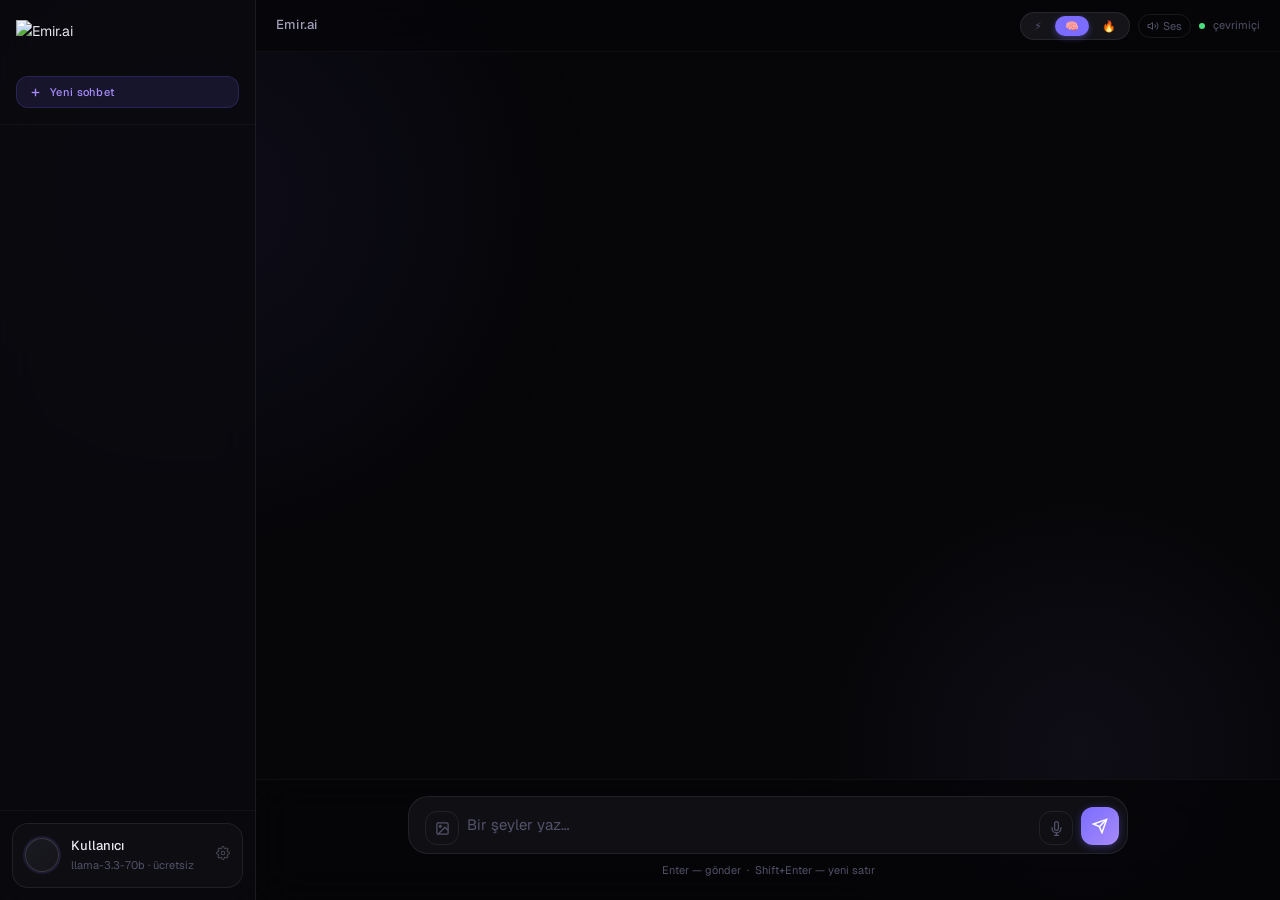
==== static/index.html @ 98008211 "Update print statement from 'Hello' to 'Goodbye'" ====
<!DOCTYPE html>
<html lang="tr">
<head>
<meta charset="UTF-8">
<meta name="viewport" content="width=device-width, initial-scale=1.0, viewport-fit=cover">
<title>Emir.ai</title>
<link rel="icon" type="image/png" href="/static/favicon.png?v=2">
<link rel="preconnect" href="https://fonts.googleapis.com">
<!--
  Neden bu fontlar:
  • Inter yerine Geist → daha modern, AI ürünlerine özgü
  • JetBrains Mono → kod blokları için okunabilirlik
  display=swap → FOUT yerine FOIT önler; performans için iyi
-->
<link href="https://fonts.googleapis.com/css2?family=Geist:wght@300;400;500;600;700&family=JetBrains+Mono:wght@400;500&display=swap" rel="stylesheet">

<!--
  Markdown render: marked.js (8KB min+gzip)
  Neden marked.js: Hızlı, küçük, XSS safe mod var
-->
<script src="https://cdn.jsdelivr.net/npm/marked@9/marked.min.js"></script>

<!--
  Syntax highlighting: highlight.js (sadece gerekli diller)
  Neden: Kod bloklarını renklendirir; DX büyük fark yaratır
-->
<link rel="stylesheet" href="https://cdn.jsdelivr.net/npm/highlight.js@11.9.0/styles/github-dark-dimmed.min.css">
<script src="https://cdn.jsdelivr.net/npm/highlight.js@11.9.0/lib/core.min.js"></script>
<script src="https://cdn.jsdelivr.net/npm/highlight.js@11.9.0/lib/languages/python.min.js"></script>
<script src="https://cdn.jsdelivr.net/npm/highlight.js@11.9.0/lib/languages/javascript.min.js"></script>
<script src="https://cdn.jsdelivr.net/npm/highlight.js@11.9.0/lib/languages/typescript.min.js"></script>
<script src="https://cdn.jsdelivr.net/npm/highlight.js@11.9.0/lib/languages/bash.min.js"></script>
<script src="https://cdn.jsdelivr.net/npm/highlight.js@11.9.0/lib/languages/json.min.js"></script>
<script src="https://cdn.jsdelivr.net/npm/highlight.js@11.9.0/lib/languages/css.min.js"></script>
<script src="https://cdn.jsdelivr.net/npm/highlight.js@11.9.0/lib/languages/xml.min.js"></script>
<script src="https://cdn.jsdelivr.net/npm/highlight.js@11.9.0/lib/languages/sql.min.js"></script>

<style>
/* ═══════════════════════════════════════
   DESIGN TOKENS
   Neden CSS değişkenler: Tek yerden temayı
   değiştir; runtime'da JS erişimi kolay.
═══════════════════════════════════════ */
:root {
  --c-bg:        #060608;
  --c-surface-0: #0a0a0d;
  --c-surface-1: #0f0f14;
  --c-surface-2: #141419;
  --c-surface-3: #1a1a22;
  --c-surface-4: #212130;

  --c-border-0:  rgba(255,255,255,0.04);
  --c-border-1:  rgba(255,255,255,0.08);
  --c-border-2:  rgba(255,255,255,0.14);
  --c-border-3:  rgba(255,255,255,0.22);

  --c-text-0:    #ffffff;
  --c-text-1:    #e8e8f0;
  --c-text-2:    #a0a0b8;
  --c-text-3:    #52526a;

  --c-accent:    #7b6cff;
  --c-accent-2:  #a78bfa;
  --c-accent-3:  rgba(123,108,255,0.12);
  --c-success:   #4ade80;
  --c-danger:    #f87171;
  --c-warn:      #fb923c;

  --glass-bg:    rgba(10,10,14,0.88);
  /* Neden backdrop-filter yalnızca gerekli yerde:
     Her elemanda blur = performans katili.
     Sadece sidebar + input + topbar'da kullan. */
  --glass-blur:  blur(20px) saturate(160%);

  --sp-1:4px; --sp-2:8px; --sp-3:12px;
  --sp-4:16px; --sp-5:20px; --sp-6:24px;
  --sp-8:32px; --sp-10:40px; --sp-12:48px;

  --r-sm:8px; --r-md:12px; --r-lg:16px; --r-xl:20px; --r-full:9999px;

  --font-sans: 'Geist', system-ui, -apple-system, sans-serif;
  --font-mono: 'JetBrains Mono', 'Fira Code', monospace;

  --text-xs:11px; --text-sm:13px; --text-base:14px;
  --text-md:15px; --text-lg:18px; --text-xl:24px;
  --text-2xl:32px; --text-3xl:42px;

  --ease-out:    cubic-bezier(0.16, 1, 0.3, 1);
  --ease-spring: cubic-bezier(0.34, 1.56, 0.64, 1);
  --dur-fast:    120ms; --dur-base:200ms; --dur-slow:350ms;

  --sidebar-w: 256px;
}

/* ═══════════════════════════════════════
   RESET & BASE
═══════════════════════════════════════ */
*, *::before, *::after { box-sizing: border-box; margin: 0; padding: 0; }
html { -webkit-text-size-adjust: 100%; }
body {
  background: var(--c-bg);
  color: var(--c-text-1);
  font-family: var(--font-sans);
  font-size: var(--text-base);
  line-height: 1.6;
  height: 100dvh;
  display: flex;
  overflow: hidden;
  -webkit-font-smoothing: antialiased;
  -moz-osx-font-smoothing: grayscale;
}
button { font-family: inherit; cursor: pointer; border: none; }
textarea { font-family: inherit; }
a { color: inherit; }

/* ═══════════════════════════════════════
   ARKA PLAN
   Neden CSS gradient animasyonu:
   Canvas 5 katman + Math.sin + createLinearGradient
   her frame'de yeniden hesaplanıyor = %15-25 CPU.
   CSS @keyframes sadece GPU composite layer kullanır;
   ana thread'e dokunmaz, 0 CPU ek yükü.
═══════════════════════════════════════ */
.mesh-bg {
  position: fixed; inset: 0; z-index: 0; pointer-events: none;
  /* will-change: transform — sadece hareketli elemanlara ekle;
     statik mesh için gerek yok */
}
.mesh-bg::before,
.mesh-bg::after {
  content: '';
  position: absolute;
  border-radius: 50%;
  /* filter: blur kullanmak yerine büyük radius + alpha → daha az repaint */
  opacity: 0.12;
  /* Neden transform animasyonu: yalnızca composite layer tetikler;
     layout veya paint tetiklemez → 60 FPS garantili */
  animation: meshFloat 18s ease-in-out infinite;
}
.mesh-bg::before {
  width: 800px; height: 800px;
  top: -200px; left: -200px;
  background: radial-gradient(circle, rgba(123,108,255,0.6) 0%, transparent 70%);
  animation-duration: 22s;
}
.mesh-bg::after {
  width: 600px; height: 600px;
  bottom: -150px; right: -100px;
  background: radial-gradient(circle, rgba(167,139,250,0.5) 0%, transparent 70%);
  animation-delay: -8s;
  animation-duration: 18s;
}
@keyframes meshFloat {
  0%,100% { transform: translate(0, 0) scale(1); }
  33%      { transform: translate(60px, -40px) scale(1.05); }
  66%      { transform: translate(-30px, 50px) scale(0.97); }
}

/* ═══════════════════════════════════════
   SIDEBAR
═══════════════════════════════════════ */
.sidebar {
  width: var(--sidebar-w);
  background: var(--glass-bg);
  backdrop-filter: var(--glass-blur);
  -webkit-backdrop-filter: var(--glass-blur);
  border-right: 1px solid var(--c-border-1);
  display: flex; flex-direction: column; flex-shrink: 0;
  z-index: 10;
  /* will-change: transform — sadece sidebar açık/kapanırken etkin;
     CSS transition zaten bunu yönetiyor */
  transition: transform var(--dur-slow) var(--ease-out);
}
.sb-header {
  padding: var(--sp-5) var(--sp-4) var(--sp-4);
  border-bottom: 1px solid var(--c-border-0);
}
.sb-logo { margin-bottom: var(--sp-4); }
.sb-logo-img {
  height: 40px; max-height: 44px; width: auto;
  object-fit: contain; display: block;
}
.btn-new-chat {
  width: 100%; padding: var(--sp-2) var(--sp-3);
  background: var(--c-accent-3);
  border: 1px solid rgba(123,108,255,0.2);
  border-radius: var(--r-md); color: var(--c-accent-2);
  font-size: var(--text-xs); font-weight: 500; letter-spacing: 0.3px;
  display: flex; align-items: center; gap: var(--sp-2);
  /* Neden transform değil background transition:
     hover'da layout değişmiyor, sadece renk → cheaper */
  transition: background var(--dur-base), border-color var(--dur-base), box-shadow var(--dur-base);
}
.btn-new-chat:hover {
  background: rgba(123,108,255,0.18);
  border-color: rgba(123,108,255,0.35);
  box-shadow: 0 4px 16px rgba(123,108,255,0.15);
}
.btn-new-chat svg { width: 13px; height: 13px; stroke: currentColor; fill: none; stroke-width: 2.5; }

/* Sidebar List */
.sb-list { flex: 1; overflow-y: auto; padding: var(--sp-2); }
/* Neden 2px scrollbar: Minimal görünüm + performans */
.sb-list::-webkit-scrollbar { width: 2px; }
.sb-list::-webkit-scrollbar-thumb { background: var(--c-border-1); border-radius: var(--r-full); }

.sb-section-label {
  font-size: 10px; font-weight: 600;
  color: var(--c-text-3); letter-spacing: 0.8px;
  text-transform: uppercase; padding: var(--sp-3) var(--sp-2) var(--sp-1);
}
.chat-item {
  display: flex; align-items: center; gap: var(--sp-2);
  padding: var(--sp-2) var(--sp-3); border-radius: var(--r-sm);
  cursor: pointer; position: relative;
  font-size: var(--text-sm); font-weight: 400; color: var(--c-text-2);
  transition: background var(--dur-fast), color var(--dur-fast), border-color var(--dur-fast);
  border: 1px solid transparent;
}
.chat-item:hover { background: var(--c-surface-2); color: var(--c-text-1); border-color: var(--c-border-0); }
.chat-item.active { background: var(--c-accent-3); color: var(--c-accent-2); border-color: rgba(123,108,255,0.2); }
.chat-item svg { width: 13px; height: 13px; stroke: currentColor; fill: none; stroke-width: 1.8; flex-shrink: 0; opacity: 0.6; }
.chat-item-title { flex: 1; overflow: hidden; text-overflow: ellipsis; white-space: nowrap; }
.chat-del {
  position: absolute; right: var(--sp-2); opacity: 0;
  background: none; color: var(--c-text-3);
  font-size: 16px; line-height: 1; padding: 2px 4px;
  border-radius: 4px; transition: opacity var(--dur-fast), color var(--dur-fast), background var(--dur-fast);
}
.chat-item:hover .chat-del { opacity: 1; }
.chat-del:hover { color: var(--c-danger); background: rgba(248,113,113,0.1); }

/* Sidebar Bottom */
.sb-bottom { padding: var(--sp-3); border-top: 1px solid var(--c-border-0); }
.profile-card {
  display: flex; align-items: center; gap: var(--sp-3);
  padding: var(--sp-3);
  background: rgba(255,255,255,0.025);
  border: 1px solid var(--c-border-1);
  border-radius: var(--r-lg);
  cursor: pointer;
  transition: background var(--dur-base), border-color var(--dur-base), box-shadow var(--dur-base);
}
.profile-card:hover {
  background: rgba(255,255,255,0.04);
  border-color: var(--c-border-2);
  box-shadow: 0 8px 24px rgba(0,0,0,0.25);
}
.profile-avatar {
  width: 34px; height: 34px; border-radius: var(--r-full);
  background: linear-gradient(135deg, var(--c-surface-3), var(--c-surface-2));
  border: 1px solid var(--c-border-2);
  display: flex; align-items: center; justify-content: center;
  font-size: var(--text-sm); font-weight: 600; color: var(--c-text-1);
  overflow: hidden; flex-shrink: 0;
  box-shadow: 0 0 0 2px rgba(123,108,255,0.15);
}
.profile-avatar img { width: 100%; height: 100%; object-fit: cover; }
.profile-meta { flex: 1; min-width: 0; }
.profile-name { font-size: var(--text-sm); font-weight: 500; color: var(--c-text-1); white-space: nowrap; overflow: hidden; text-overflow: ellipsis; }
.profile-sub { font-size: 11px; color: var(--c-text-3); margin-top: 1px; }
.profile-settings-icon { flex-shrink: 0; opacity: 0.4; transition: opacity var(--dur-fast); }
.profile-card:hover .profile-settings-icon { opacity: 0.8; }
.profile-settings-icon svg { width: 14px; height: 14px; stroke: var(--c-text-2); fill: none; stroke-width: 1.8; }

/* ═══════════════════════════════════════
   MAIN
═══════════════════════════════════════ */
.main { flex: 1; display: flex; flex-direction: column; z-index: 5; overflow: hidden; min-width: 0; }

.topbar {
  display: flex; align-items: center; gap: var(--sp-3);
  padding: var(--sp-3) var(--sp-5);
  background: rgba(6,6,8,0.75);
  backdrop-filter: var(--glass-blur);
  -webkit-backdrop-filter: var(--glass-blur);
  border-bottom: 1px solid var(--c-border-0);
  flex-shrink: 0; height: 52px;
}
.btn-menu { display: none; background: none; padding: var(--sp-1); border-radius: var(--r-sm); transition: background var(--dur-fast); }
.btn-menu:hover { background: var(--c-surface-2); }
.btn-menu svg { width: 18px; height: 18px; stroke: var(--c-text-2); fill: none; stroke-width: 2; display: block; }
.topbar-title { font-size: var(--text-sm); font-weight: 500; color: var(--c-text-2); letter-spacing: 0.2px; }
.topbar-status { margin-left: auto; display: flex; align-items: center; gap: var(--sp-2); }
.status-dot {
  width: 6px; height: 6px; border-radius: var(--r-full); background: var(--c-success);
  /* Neden opacity animasyonu değil box-shadow:
     opacity composite, box-shadow paint tetikler ama küçük boyut → kabul edilebilir.
     Alternatif: sadece opacity kullan. */
  animation: statusPulse 3s ease-in-out infinite;
}
@keyframes statusPulse { 0%,100%{opacity:1;} 50%{opacity:0.5;} }
.status-text { font-size: var(--text-xs); color: var(--c-text-3); }

/* ═══════════════════════════════════════
   CHAT ALAN
   Neden scroll-behavior kaldırıldı:
   CSS smooth scroll + JS scrollTop = animasyon
   yığılması. scrollIntoView({behavior:'smooth'})
   ile kontrol JS tarafında kalır.
═══════════════════════════════════════ */
#chat {
  flex: 1; overflow-y: auto;
  padding: var(--sp-8) var(--sp-5);
  display: flex; flex-direction: column; gap: var(--sp-5);
  overscroll-behavior: contain;
  /* contain: layout → alt tree layout hesaplamalarını izole eder */
  contain: layout;
}
#chat::-webkit-scrollbar { width: 4px; }
#chat::-webkit-scrollbar-track { background: transparent; }
#chat::-webkit-scrollbar-thumb { background: var(--c-border-1); border-radius: var(--r-full); }

/* Welcome */
.welcome {
  margin: auto; text-align: center;
  padding: var(--sp-12) var(--sp-5);
  max-width: 560px; width: 100%;
  animation: fadeSlideUp 0.5s var(--ease-out) both;
}
@keyframes fadeSlideUp { from{opacity:0;transform:translateY(14px);} to{opacity:1;transform:translateY(0);} }

.welcome-badge {
  display: inline-flex; align-items: center; gap: var(--sp-2);
  padding: var(--sp-1) var(--sp-3);
  background: var(--c-accent-3);
  border: 1px solid rgba(123,108,255,0.2);
  border-radius: var(--r-full);
  font-size: var(--text-xs); font-weight: 500;
  color: var(--c-accent-2); letter-spacing: 0.3px;
  margin-bottom: var(--sp-5);
}
.welcome-badge-dot { width: 5px; height: 5px; border-radius: 50%; background: var(--c-success); animation: statusPulse 2.5s infinite; }

.welcome-title {
  font-size: clamp(var(--text-2xl), 5vw, var(--text-3xl));
  font-weight: 700; letter-spacing: -1px; line-height: 1.1;
  margin-bottom: var(--sp-3);
  /* Neden gradient text animasyonu:
     background-size: 200% + background-position animasyonu
     → yalnızca composite, repaint yok */
  background: linear-gradient(135deg, var(--c-text-0) 0%, var(--c-accent-2) 50%, var(--c-text-0) 100%);
  background-size: 200% auto;
  -webkit-background-clip: text; -webkit-text-fill-color: transparent;
  background-clip: text;
  animation: shimmer 5s linear infinite;
}
@keyframes shimmer { to { background-position: 200% center; } }

.welcome-sub { font-size: var(--text-sm); color: var(--c-text-3); margin-bottom: var(--sp-8); }

.chip-grid { display: flex; flex-wrap: wrap; gap: var(--sp-2); justify-content: center; }
.chip {
  padding: var(--sp-2) var(--sp-4);
  background: var(--c-surface-1);
  border: 1px solid var(--c-border-1);
  border-radius: var(--r-full);
  font-size: var(--text-xs); font-weight: 400; color: var(--c-text-2);
  cursor: pointer;
  transition: background var(--dur-base), border-color var(--dur-base), color var(--dur-base), box-shadow var(--dur-base);
}
.chip:hover {
  background: var(--c-surface-2); border-color: var(--c-border-2);
  color: var(--c-text-1); box-shadow: 0 4px 12px rgba(0,0,0,0.25);
}

/* ═══════════════════════════════════════
   MESAJLAR
═══════════════════════════════════════ */
.msg {
  display: flex; gap: var(--sp-3);
  max-width: min(75%, 700px);
  animation: msgIn 0.25s var(--ease-out) both;
}
/* Neden sadece opacity + translateY:
   scale() layout'u etkiler (composite değil).
   translateY + opacity → sadece composite layer.
   Daha az GPU çalışması. */
@keyframes msgIn { from{opacity:0;transform:translateY(6px);} to{opacity:1;transform:translateY(0);} }

.msg.user { align-self: flex-end; flex-direction: row-reverse; }
.msg.bot  { align-self: flex-start; }

.msg-avatar {
  width: 30px; height: 30px; border-radius: var(--r-full);
  flex-shrink: 0; display: flex; align-items: center; justify-content: center;
  font-size: 11px; font-weight: 600; margin-top: 2px;
  overflow: hidden;
}
.msg.user .msg-avatar {
  background: linear-gradient(135deg, var(--c-surface-3), var(--c-surface-2));
  border: 1px solid var(--c-border-2); color: var(--c-text-1);
}
.msg.user .msg-avatar img { width:100%; height:100%; object-fit:cover; }
.msg.bot .msg-avatar {
  background: linear-gradient(135deg, var(--c-accent), var(--c-accent-2));
  color: #fff; font-size: 12px; font-weight: 700;
  /* Neden küçük box-shadow: büyük blur ağır; 16px yeterli */
  box-shadow: 0 0 12px rgba(123,108,255,0.35);
}

.bubble {
  padding: var(--sp-3) var(--sp-4);
  border-radius: var(--r-lg);
  font-size: var(--text-md); line-height: 1.75;
  word-break: break-word; letter-spacing: 0.1px;
  position: relative;
}
.msg.user .bubble {
  background: linear-gradient(135deg, rgba(123,108,255,0.1), rgba(167,139,250,0.06));
  border: 1px solid rgba(123,108,255,0.2);
  border-top-right-radius: var(--r-sm);
  color: var(--c-text-1);
}
.msg.bot .bubble {
  background: rgba(255,255,255,0.03);
  border: 1px solid var(--c-border-1);
  border-top-left-radius: var(--r-sm);
  color: var(--c-text-1);
  min-width: 48px;
}

/* ── Markdown stilleri ── */
.bubble h1,.bubble h2,.bubble h3 {
  font-weight: 600; letter-spacing: -0.3px;
  margin: var(--sp-4) 0 var(--sp-2);
  color: var(--c-text-0); line-height: 1.3;
}
.bubble h1 { font-size: var(--text-lg); }
.bubble h2 { font-size: var(--text-md); }
.bubble h3 { font-size: var(--text-base); }
.bubble p { margin: var(--sp-2) 0; }
.bubble p:first-child { margin-top: 0; }
.bubble p:last-child { margin-bottom: 0; }
.bubble ul,.bubble ol { padding-left: 1.5em; margin: var(--sp-2) 0; }
.bubble li { margin: var(--sp-1) 0; }
.bubble blockquote {
  border-left: 3px solid var(--c-accent);
  padding: var(--sp-2) var(--sp-3); margin: var(--sp-3) 0;
  background: var(--c-accent-3); border-radius: 0 var(--r-sm) var(--r-sm) 0;
  color: var(--c-text-2);
}
.bubble strong { color: var(--c-text-0); font-weight: 600; }
.bubble em { color: var(--c-text-2); font-style: italic; }
.bubble a { color: var(--c-accent-2); text-decoration: underline; text-underline-offset: 3px; }
.bubble a:hover { color: var(--c-text-0); }

/* İnline kod */
.bubble code:not(pre code) {
  font-family: var(--font-mono);
  font-size: 0.88em;
  background: var(--c-surface-3);
  border: 1px solid var(--c-border-1);
  border-radius: 4px;
  padding: 1px 5px;
  color: var(--c-accent-2);
}

/* Kod blokları */
.bubble pre {
  margin: var(--sp-3) 0;
  border-radius: var(--r-md);
  overflow: hidden;
  border: 1px solid var(--c-border-1);
}
.code-header {
  display: flex; align-items: center; justify-content: space-between;
  padding: var(--sp-2) var(--sp-3);
  background: var(--c-surface-3);
  border-bottom: 1px solid var(--c-border-1);
}
.code-lang { font-family: var(--font-mono); font-size: 11px; color: var(--c-text-3); letter-spacing: 0.5px; }
.btn-copy {
  font-size: 11px; color: var(--c-text-3); background: none;
  padding: 2px 8px; border-radius: 4px;
  border: 1px solid var(--c-border-1);
  transition: color var(--dur-fast), background var(--dur-fast);
}
.btn-copy:hover { color: var(--c-text-1); background: var(--c-surface-4); }
.btn-copy.copied { color: var(--c-success); }
.bubble pre code {
  display: block; padding: var(--sp-4);
  font-family: var(--font-mono); font-size: 13px; line-height: 1.65;
  overflow-x: auto; background: #1c1c27 !important;
  scrollbar-width: thin;
}

/* Tablo */
.bubble table {
  border-collapse: collapse; width: 100%;
  margin: var(--sp-3) 0; font-size: var(--text-sm);
  border-radius: var(--r-md); overflow: hidden;
}
.bubble th { background: var(--c-surface-3); color: var(--c-text-0); font-weight: 600; }
.bubble th,.bubble td { padding: var(--sp-2) var(--sp-3); border: 1px solid var(--c-border-1); text-align: left; }
.bubble tr:nth-child(even) td { background: rgba(255,255,255,0.015); }

/* Arama göstergesi */
.search-indicator {
  display: inline-flex; align-items: center; gap: var(--sp-2);
  font-size: 11px; color: var(--c-text-3);
  margin-bottom: var(--sp-2);
  padding: 2px 8px; border-radius: var(--r-full);
  background: var(--c-surface-2);
  border: 1px solid var(--c-border-1);
}
.search-indicator svg { width: 11px; height: 11px; stroke: var(--c-accent-2); fill: none; stroke-width: 2; }

/* ── Typing indicator ── */
.typing-bubble {
  display: flex; gap: 5px; align-items: center;
  padding: var(--sp-4) var(--sp-5);
  background: rgba(255,255,255,0.03);
  border: 1px solid var(--c-border-1);
  border-radius: var(--r-lg); border-top-left-radius: var(--r-sm);
}
.typing-bubble span {
  width: 5px; height: 5px; border-radius: 50%; background: var(--c-accent);
  /* Neden translateY değil: translate3d → GPU layer zorla */
  animation: typingBounce 1.4s ease-in-out infinite; opacity: 0.7;
}
.typing-bubble span:nth-child(2) { animation-delay: 0.18s; }
.typing-bubble span:nth-child(3) { animation-delay: 0.36s; }
@keyframes typingBounce { 0%,60%,100%{transform:translate3d(0,0,0);opacity:0.7;} 30%{transform:translate3d(0,-6px,0);opacity:1;} }

/* Streaming cursor */
.stream-cursor {
  display: inline-block;
  width: 2px; height: 1em;
  background: var(--c-accent-2);
  margin-left: 2px;
  vertical-align: text-bottom;
  animation: cursorBlink 0.9s ease-in-out infinite;
}
@keyframes cursorBlink { 0%,100%{opacity:1;} 50%{opacity:0;} }

/* ═══════════════════════════════════════
   INPUT ALAN
═══════════════════════════════════════ */
.input-area {
  padding: var(--sp-4) var(--sp-5) max(var(--sp-5), env(safe-area-inset-bottom, 20px));
  background: rgba(6,6,8,0.82);
  backdrop-filter: var(--glass-blur);
  -webkit-backdrop-filter: var(--glass-blur);
  border-top: 1px solid var(--c-border-0);
  flex-shrink: 0;
}
.input-shell {
  max-width: 720px; margin: 0 auto;
  background: var(--c-surface-1);
  border: 1px solid var(--c-border-1);
  border-radius: var(--r-xl);
  display: flex; align-items: flex-end; gap: var(--sp-2);
  padding: var(--sp-2) var(--sp-2) var(--sp-2) var(--sp-4);
  transition: border-color var(--dur-base), box-shadow var(--dur-base);
}
.input-shell:focus-within {
  border-color: rgba(123,108,255,0.4);
  box-shadow: 0 0 0 3px rgba(123,108,255,0.08);
}
#msgInput {
  flex: 1; background: transparent; border: none; outline: none;
  color: var(--c-text-1); font-size: var(--text-md); line-height: 1.6;
  resize: none; padding: var(--sp-2) 0;
  max-height: 160px; overflow-y: auto; scrollbar-width: none;
}
#msgInput::-webkit-scrollbar { display: none; }
#msgInput::placeholder { color: var(--c-text-3); }
.btn-send {
  width: 38px; height: 38px; flex-shrink: 0;
  background: linear-gradient(135deg, var(--c-accent), var(--c-accent-2));
  border-radius: var(--r-md);
  display: flex; align-items: center; justify-content: center;
  color: #fff;
  box-shadow: 0 2px 8px rgba(123,108,255,0.35);
  transition: opacity var(--dur-base), transform var(--dur-fast), box-shadow var(--dur-base);
}
.btn-send:hover:not(:disabled) { transform: scale(1.05); box-shadow: 0 4px 14px rgba(123,108,255,0.45); }
.btn-send:active:not(:disabled) { transform: scale(0.95); }
.btn-send:disabled { opacity: 0.3; cursor: not-allowed; }
.btn-send svg { width: 16px; height: 16px; stroke: currentColor; fill: none; stroke-width: 2.2; }
.input-hint { text-align: center; font-size: 11px; color: var(--c-text-3); margin-top: var(--sp-2); }

/* ═══════════════════════════════════════
   PROFİL MODALİ
═══════════════════════════════════════ */
.modal-backdrop {
  display: none; position: fixed; inset: 0;
  background: rgba(0,0,0,0.55);
  backdrop-filter: blur(10px);
  -webkit-backdrop-filter: blur(10px);
  z-index: 200; align-items: center; justify-content: center; padding: var(--sp-4);
}
.modal-backdrop.open { display: flex; animation: fadeIn 0.18s ease; }
@keyframes fadeIn { from{opacity:0;} to{opacity:1;} }
.modal {
  background: var(--c-surface-1);
  border: 1px solid var(--c-border-2);
  border-radius: var(--r-xl);
  padding: var(--sp-8); width: 100%; max-width: 460px;
  box-shadow: 0 24px 64px rgba(0,0,0,0.55);
  animation: modalIn 0.25s var(--ease-out);
}
@keyframes modalIn { from{opacity:0;transform:translateY(10px);} to{opacity:1;transform:none;} }
.modal-header { margin-bottom: var(--sp-6); }
.modal-title { font-size: var(--text-lg); font-weight: 700; color: var(--c-text-0); margin-bottom: var(--sp-1); }
.modal-subtitle { font-size: var(--text-sm); color: var(--c-text-3); }
.form-group { margin-bottom: var(--sp-5); }
.form-label { display: block; font-size: 11px; font-weight: 600; color: var(--c-text-3); letter-spacing: 0.8px; text-transform: uppercase; margin-bottom: var(--sp-2); }
.form-input, .form-textarea {
  width: 100%; background: var(--c-surface-2);
  border: 1px solid var(--c-border-1); border-radius: var(--r-md);
  padding: var(--sp-3) var(--sp-4);
  color: var(--c-text-1); font-size: var(--text-sm); outline: none;
  transition: border-color var(--dur-base), box-shadow var(--dur-base);
}
.form-input:focus, .form-textarea:focus {
  border-color: rgba(123,108,255,0.5);
  box-shadow: 0 0 0 3px rgba(123,108,255,0.1);
}
.form-textarea { resize: vertical; min-height: 90px; line-height: 1.6; font-family: var(--font-sans); }
.avatar-picker { display: flex; align-items: center; gap: var(--sp-4); }
.avatar-preview {
  width: 56px; height: 56px; border-radius: var(--r-full);
  background: linear-gradient(135deg, var(--c-surface-3), var(--c-surface-2));
  border: 2px solid var(--c-border-2);
  display: flex; align-items: center; justify-content: center;
  font-size: var(--text-lg); font-weight: 700; color: var(--c-text-1);
  overflow: hidden; cursor: pointer; flex-shrink: 0;
  box-shadow: 0 0 0 3px rgba(123,108,255,0.12);
  transition: border-color var(--dur-base), box-shadow var(--dur-base);
}
.avatar-preview:hover { border-color: var(--c-accent); box-shadow: 0 0 0 3px rgba(123,108,255,0.28); }
.avatar-preview img { width: 100%; height: 100%; object-fit: cover; }
.avatar-info { font-size: var(--text-sm); color: var(--c-text-3); line-height: 1.6; }
.avatar-info a { color: var(--c-accent-2); cursor: pointer; }
.avatar-info a:hover { text-decoration: underline; }
.modal-actions { display: flex; gap: var(--sp-2); justify-content: flex-end; margin-top: var(--sp-6); }
.btn-ghost {
  padding: var(--sp-2) var(--sp-4);
  background: transparent; border: 1px solid var(--c-border-1);
  border-radius: var(--r-md); color: var(--c-text-2);
  font-size: var(--text-sm); font-weight: 500;
  transition: background var(--dur-fast), border-color var(--dur-fast), color var(--dur-fast);
}
.btn-ghost:hover { background: var(--c-surface-2); border-color: var(--c-border-2); color: var(--c-text-1); }
.btn-primary {
  padding: var(--sp-2) var(--sp-5);
  background: linear-gradient(135deg, var(--c-accent), var(--c-accent-2));
  border-radius: var(--r-md); color: #fff;
  font-size: var(--text-sm); font-weight: 600;
  box-shadow: 0 2px 8px rgba(123,108,255,0.4);
  transition: opacity var(--dur-base), box-shadow var(--dur-base);
}
.btn-primary:hover { opacity: 0.9; box-shadow: 0 6px 20px rgba(123,108,255,0.42); }

/* ═══════════════════════════════════════
   MOBİL
═══════════════════════════════════════ */
.mob-overlay { display: none; position: fixed; inset: 0; background: rgba(0,0,0,0.5); z-index: 9; }
.mob-overlay.open { display: block; animation: fadeIn 0.2s ease; }

@media (max-width: 700px) {
  .sidebar { position: fixed; inset: 0 auto 0 0; transform: translateX(-100%); z-index: 100; width: min(var(--sidebar-w), 85vw); }
  .sidebar.open { transform: translateX(0); }
  .btn-menu { display: flex; }
  .msg { max-width: 92%; }
  .welcome-title { font-size: var(--text-2xl); }
  #chat { padding: var(--sp-5) var(--sp-4); }
  .input-area { padding: var(--sp-3) var(--sp-3) max(var(--sp-4), env(safe-area-inset-bottom, 16px)); }
  .modal { padding: var(--sp-6); }
  .input-hint { display: none; }
}

/* ── highlight.js tema override ── */
.hljs { background: #1c1c27 !important; }

/* ═══════════════════════════════════════
   MODEL SEÇİCİ
   Neden select yerine custom button grubu:
   Native select tema uyumsuz; 3 seçenek için
   toggle grubu daha hızlı ve görsel.
═══════════════════════════════════════ */
.model-selector {
  display: flex; align-items: center; gap: 3px;
  background: var(--c-surface-2);
  border: 1px solid var(--c-border-1);
  border-radius: var(--r-full);
  padding: 3px;
}
.model-btn {
  padding: 3px 10px;
  border-radius: var(--r-full);
  font-size: 11px; font-weight: 500; color: var(--c-text-3);
  background: none;
  transition: background var(--dur-fast), color var(--dur-fast);
}
.model-btn:hover { color: var(--c-text-1); }
.model-btn.active {
  background: var(--c-accent);
  color: #fff;
  box-shadow: 0 2px 6px rgba(123,108,255,0.4);
}

/* ═══════════════════════════════════════
   TTS TOGGLE
═══════════════════════════════════════ */
.btn-tts {
  padding: var(--sp-1) var(--sp-2);
  background: none;
  border: 1px solid var(--c-border-1);
  border-radius: var(--r-full);
  font-size: 11px; color: var(--c-text-3);
  display: flex; align-items: center; gap: 4px;
  transition: border-color var(--dur-fast), color var(--dur-fast), background var(--dur-fast);
}
.btn-tts.active {
  border-color: rgba(123,108,255,0.4);
  color: var(--c-accent-2);
  background: var(--c-accent-3);
}
.btn-tts svg { width: 12px; height: 12px; stroke: currentColor; fill: none; stroke-width: 2; }

/* ═══════════════════════════════════════
   GİRİŞ ALANI BUTONLARI (Mic + Vision)
═══════════════════════════════════════ */
.btn-input-action {
  width: 34px; height: 34px; flex-shrink: 0;
  background: none;
  border: 1px solid var(--c-border-1);
  border-radius: var(--r-md);
  display: flex; align-items: center; justify-content: center;
  color: var(--c-text-3);
  transition: background var(--dur-fast), color var(--dur-fast), border-color var(--dur-fast);
}
.btn-input-action:hover { background: var(--c-surface-2); color: var(--c-text-1); border-color: var(--c-border-2); }
.btn-input-action.recording {
  color: var(--c-danger); border-color: rgba(248,113,113,0.4);
  background: rgba(248,113,113,0.08);
  animation: statusPulse 1s ease-in-out infinite;
}
.btn-input-action svg { width: 15px; height: 15px; stroke: currentColor; fill: none; stroke-width: 2; }

/* Vision önizleme */
.vision-preview {
  display: none; align-items: center; gap: var(--sp-2);
  padding: var(--sp-2) var(--sp-3);
  background: var(--c-surface-2);
  border: 1px solid var(--c-border-1);
  border-radius: var(--r-md);
  margin-bottom: var(--sp-2);
  max-width: 720px; margin-left: auto; margin-right: auto;
}
.vision-preview.show { display: flex; }
.vision-preview img { width: 40px; height: 40px; object-fit: cover; border-radius: var(--r-sm); }
.vision-preview-name { flex: 1; font-size: var(--text-xs); color: var(--c-text-2); overflow: hidden; text-overflow: ellipsis; white-space: nowrap; }
.vision-preview-remove {
  background: none; color: var(--c-text-3); font-size: 16px; line-height: 1;
  padding: 2px 4px; border-radius: 4px;
  transition: color var(--dur-fast);
}
.vision-preview-remove:hover { color: var(--c-danger); }
</style>
</head>
<body>

<div class="mesh-bg"></div>
<div class="mob-overlay" id="mobOverlay" onclick="closeSidebar()"></div>

<!-- PROFİL MODALİ -->
<div class="modal-backdrop" id="profileModal">
  <div class="modal">
    <div class="modal-header">
      <div class="modal-title">Profil &amp; Ayarlar</div>
      <div class="modal-subtitle">Kişisel tercihlerini ve bot kişiliğini özelleştir</div>
    </div>
    <div class="form-group">
      <label class="form-label">Profil Fotoğrafı</label>
      <div class="avatar-picker">
        <div class="avatar-preview" id="modalAvatarPrev" onclick="document.getElementById('avatarFile').click()">
          <span id="modalAvatarInitial">?</span>
        </div>
        <div class="avatar-info">
          Fotoğraf seç veya baş harfin görünsün.<br>
          <a onclick="document.getElementById('avatarFile').click()">Fotoğraf yükle</a>
        </div>
        <input type="file" id="avatarFile" accept="image/*" style="display:none" onchange="onAvatarPick(event)">
      </div>
    </div>
    <div class="form-group">
      <label class="form-label">İsmin</label>
      <input class="form-input" id="inputName" placeholder="Adını yaz…" maxlength="24">
    </div>
    <div class="form-group">
      <label class="form-label">Bot Kişiliği (Ek Prompt)</label>
      <textarea class="form-textarea" id="inputPrompt" placeholder="Örnek: Çok samimi ve esprili konuş. Cevapları kısa tut…"></textarea>
    </div>
    <div class="modal-actions">
      <button class="btn-ghost" onclick="closeModal()">İptal</button>
      <button class="btn-primary" onclick="saveProfile()">Kaydet</button>
    </div>
  </div>
</div>

<!-- SİDEBAR -->
<aside class="sidebar" id="sidebar">
  <div class="sb-header">
    <div class="sb-logo">
      <img src="/static/logo.png" alt="Emir.ai" class="sb-logo-img">
    </div>
    <button class="btn-new-chat" onclick="newChat()">
      <svg viewBox="0 0 24 24"><line x1="12" y1="5" x2="12" y2="19"/><line x1="5" y1="12" x2="19" y2="12"/></svg>
      Yeni sohbet
    </button>
  </div>
  <div class="sb-list" id="chatList"></div>
  <div class="sb-bottom">
    <div class="profile-card" onclick="openModal()">
      <div class="profile-avatar" id="sbAvatar"></div>
      <div class="profile-meta">
        <div class="profile-name" id="sbName">Kullanıcı</div>
        <div class="profile-sub">llama-3.3-70b · ücretsiz</div>
      </div>
      <div class="profile-settings-icon">
        <svg viewBox="0 0 24 24"><circle cx="12" cy="12" r="3"/><path d="M19.4 15a1.65 1.65 0 0 0 .33 1.82l.06.06a2 2 0 0 1-2.83 2.83l-.06-.06a1.65 1.65 0 0 0-1.82-.33 1.65 1.65 0 0 0-1 1.51V21a2 2 0 0 1-4 0v-.09A1.65 1.65 0 0 0 9 19.4a1.65 1.65 0 0 0-1.82.33l-.06.06a2 2 0 0 1-2.83-2.83l.06-.06A1.65 1.65 0 0 0 4.68 15a1.65 1.65 0 0 0-1.51-1H3a2 2 0 0 1 0-4h.09A1.65 1.65 0 0 0 4.6 9a1.65 1.65 0 0 0-.33-1.82l-.06-.06a2 2 0 0 1 2.83-2.83l.06.06A1.65 1.65 0 0 0 9 4.68a1.65 1.65 0 0 0 1-1.51V3a2 2 0 0 1 4 0v.09a1.65 1.65 0 0 0 1 1.51 1.65 1.65 0 0 0 1.82-.33l.06-.06a2 2 0 0 1 2.83 2.83l-.06.06A1.65 1.65 0 0 0 19.4 9a1.65 1.65 0 0 0 1.51 1H21a2 2 0 0 1 0 4h-.09a1.65 1.65 0 0 0-1.51 1z"/></svg>
      </div>
    </div>
  </div>
</aside>

<!-- ANA ALAN -->
<main class="main">
  <header class="topbar">
    <button class="btn-menu" onclick="toggleSidebar()">
      <svg viewBox="0 0 24 24"><line x1="3" y1="6" x2="21" y2="6"/><line x1="3" y1="12" x2="21" y2="12"/><line x1="3" y1="18" x2="21" y2="18"/></svg>
    </button>
    <span class="topbar-title" id="topbarTitle">Emir.ai</span>
    <div class="topbar-status">
      <!-- Model Seçici -->
      <div class="model-selector" id="modelSelector">
        <button class="model-btn" data-tier="fast" onclick="setModelTier('fast')" title="Hızlı / hafif model">⚡</button>
        <button class="model-btn active" data-tier="balanced" onclick="setModelTier('balanced')" title="Dengeli (varsayılan)">🧠</button>
        <button class="model-btn" data-tier="pro" onclick="setModelTier('pro')" title="Yüksek kalite">🔥</button>
      </div>
      <!-- TTS Toggle -->
      <button class="btn-tts" id="btnTTS" onclick="toggleTTS()" title="Sesli okuma aç/kapat">
        <svg viewBox="0 0 24 24"><polygon points="11 5 6 9 2 9 2 15 6 15 11 19 11 5"/><path d="M19.07 4.93a10 10 0 0 1 0 14.14M15.54 8.46a5 5 0 0 1 0 7.07"/></svg>
        Ses
      </button>
      <div class="status-dot" id="statusDot"></div>
      <span class="status-text" id="statusText">çevrimiçi</span>
    </div>
  </header>

  <div id="chat"></div>

  <div class="input-area">
    <!-- Vision önizleme (görsel seçilince gösterilir) -->
    <div class="vision-preview" id="visionPreview">
      <img id="visionThumb" src="" alt="">
      <span class="vision-preview-name" id="visionName"></span>
      <button class="vision-preview-remove" onclick="clearVision()" title="Görseli kaldır">×</button>
    </div>
    <div class="input-shell">
      <!-- Fotoğraf yükleme butonu -->
      <button class="btn-input-action" id="btnVision" onclick="document.getElementById('visionFile').click()" title="Fotoğraf analiz et">
        <svg viewBox="0 0 24 24"><rect x="3" y="3" width="18" height="18" rx="2"/><circle cx="8.5" cy="8.5" r="1.5"/><polyline points="21 15 16 10 5 21"/></svg>
      </button>
      <input type="file" id="visionFile" accept="image/*" style="display:none" onchange="onVisionPick(event)">
      <textarea id="msgInput" placeholder="Bir şeyler yaz…" rows="1"></textarea>
      <!-- Mikrofon butonu -->
      <button class="btn-input-action" id="btnMic" onclick="toggleMic()" title="Sesli yaz">
        <svg viewBox="0 0 24 24"><path d="M12 1a3 3 0 0 0-3 3v8a3 3 0 0 0 6 0V4a3 3 0 0 0-3-3z"/><path d="M19 10v2a7 7 0 0 1-14 0v-2"/><line x1="12" y1="19" x2="12" y2="23"/><line x1="8" y1="23" x2="16" y2="23"/></svg>
      </button>
      <button class="btn-send" id="btnSend" onclick="sendMessage()">
        <svg viewBox="0 0 24 24"><line x1="22" y1="2" x2="11" y2="13"/><polygon points="22 2 15 22 11 13 2 9 22 2"/></svg>
      </button>
    </div>
    <div class="input-hint">Enter — gönder &nbsp;·&nbsp; Shift+Enter — yeni satır</div>
  </div>
</main>

<script>
/* ════════════════════════════════════════════════════
   MARKED.JS YAPILANDIRMASI
   Neden özel renderer: Kod bloklarına kopyala butonu
   eklemek ve highlight.js entegrasyonu için.
════════════════════════════════════════════════════ */
(function configureMarked() {
  const renderer = new marked.Renderer();

  renderer.code = function(code, lang) {
    // Neden typeof kontrol: marked v9'da code objesi olabilir
    if (typeof code === 'object' && code !== null) {
      lang = code.lang || '';
      code = code.text || '';
    }
    const validLang = lang && hljs.getLanguage(lang) ? lang : 'plaintext';
    let highlighted = code;
    try {
      highlighted = validLang !== 'plaintext'
        ? hljs.highlight(code, { language: validLang }).value
        : hljs.highlightAuto(code).value;
    } catch(e) {}

    const langLabel = lang || 'kod';
    // Neden data-code: kopyala butonunda HTML entity decode sorunu olmadan ham kodu al
    const escaped = code.replace(/"/g, '&quot;').replace(/`/g, '&#96;');
    return `<pre><div class="code-header">
      <span class="code-lang">${langLabel}</span>
      <button class="btn-copy" onclick="copyCode(this)" data-code="${escaped}">Kopyala</button>
    </div><code class="hljs language-${validLang}">${highlighted}</code></pre>`;
  };

  marked.setOptions({
    renderer,
    breaks: true,      // \n → <br> (sohbet için doğal)
    gfm: true,         // GitHub Flavored Markdown
    mangle: false,
    headerIds: false,
  });
})();

function copyCode(btn) {
  const code = btn.getAttribute('data-code')
    .replace(/&quot;/g, '"')
    .replace(/&#96;/g, '`');
  navigator.clipboard.writeText(code).then(() => {
    btn.textContent = 'Kopyalandı ✓';
    btn.classList.add('copied');
    setTimeout(() => { btn.textContent = 'Kopyala'; btn.classList.remove('copied'); }, 2000);
  });
}

/* ════════════════════════════════════════════════════
   DURUM YÖNETİMİ
   Neden ayrı state nesnesi: Dağınık global değişkenler
   yerine tek kayıt noktası; debug kolaylaşır.
════════════════════════════════════════════════════ */
const state = {
  profile:    { name: '', avatar: '', customPrompt: '' },
  chats:      {},
  currentId:  null,
  messages:   [],
  streaming:  false,
  tempAvatar: '',
  modelTier:  'balanced',  // ⚡ fast | 🧠 balanced | 🔥 pro
  ttsEnabled: false,       // Sesli okuma
  visionFile: null,        // Bekleyen görsel { base64, mimeType, name }
};

// localStorage yükle — try/catch: bozuk JSON'a karşı
try { Object.assign(state.profile, JSON.parse(localStorage.getItem('ep') || '{}')); } catch(e){}
try { state.chats = JSON.parse(localStorage.getItem('ec') || '{}'); } catch(e){}

/* ════════════════════════════════════════════════════
   DEBOUNCED LOCALSTORAGE KAYIT
   Neden debounce: Streaming sırasında her token'da
   save çağrılıyor → JSON.stringify ağır. 800ms debounce
   ile en fazla ~1/sn yazma yapılır.
════════════════════════════════════════════════════ */
const saveTimers = {};
const save = {
  profile: () => {
    clearTimeout(saveTimers.profile);
    saveTimers.profile = setTimeout(() =>
      localStorage.setItem('ep', JSON.stringify(state.profile)), 400);
  },
  chats: () => {
    clearTimeout(saveTimers.chats);
    saveTimers.chats = setTimeout(() =>
      localStorage.setItem('ec', JSON.stringify(state.chats)), 800);
  },
};

/* ════════════════════════════════════════════════════
   PROFİL
════════════════════════════════════════════════════ */
/* ════════════════════════════════════════════════════
   MODEL SEÇİCİ
════════════════════════════════════════════════════ */
function setModelTier(tier) {
  state.modelTier = tier;
  document.querySelectorAll('.model-btn').forEach(btn => {
    btn.classList.toggle('active', btn.dataset.tier === tier);
  });
}

/* ════════════════════════════════════════════════════
   TTS (TEXT TO SPEECH)
   Neden Web Speech API: sıfır latency, sıfır backend
   yükü, tarayıcı native → en minimal çözüm.
════════════════════════════════════════════════════ */
function toggleTTS() {
  state.ttsEnabled = !state.ttsEnabled;
  document.getElementById('btnTTS').classList.toggle('active', state.ttsEnabled);
  if (!state.ttsEnabled) speechSynthesis.cancel();
}

function speakText(text) {
  if (!state.ttsEnabled || !('speechSynthesis' in window)) return;
  speechSynthesis.cancel();
  const clean = text.replace(/[#*`_~>\[\]!]/g, '').replace(/\n{2,}/g, '. ').trim();
  const utt = new SpeechSynthesisUtterance(clean);
  utt.lang = 'tr-TR'; utt.rate = 1.05;
  const voices = speechSynthesis.getVoices();
  const trVoice = voices.find(v => v.lang.startsWith('tr'));
  if (trVoice) utt.voice = trVoice;
  speechSynthesis.speak(utt);
}

/* ════════════════════════════════════════════════════
   STT (SPEECH TO TEXT) — Web Speech API
════════════════════════════════════════════════════ */
let recognition = null;
let micActive   = false;

(function initMic() {
  const SpeechRecognition = window.SpeechRecognition || window.webkitSpeechRecognition;
  if (!SpeechRecognition) {
    setTimeout(() => { const b = document.getElementById('btnMic'); if (b) b.style.display = 'none'; }, 0);
    return;
  }
  recognition = new SpeechRecognition();
  recognition.lang = 'tr-TR';
  recognition.interimResults = true;
  recognition.continuous = false;
  recognition.onresult = (e) => {
    const transcript = Array.from(e.results).map(r => r[0].transcript).join('');
    inputEl.value = transcript;
    inputEl.style.height = 'auto';
    inputEl.style.height = Math.min(inputEl.scrollHeight, 160) + 'px';
  };
  recognition.onend = () => {
    micActive = false;
    document.getElementById('btnMic').classList.remove('recording');
    if (inputEl.value.trim()) sendMessage();
  };
  recognition.onerror = () => {
    micActive = false;
    document.getElementById('btnMic').classList.remove('recording');
  };
})();

function toggleMic() {
  if (!recognition) return;
  if (micActive) { recognition.stop(); }
  else { micActive = true; document.getElementById('btnMic').classList.add('recording'); recognition.start(); }
}

/* ════════════════════════════════════════════════════
   VİZYON (FOTOĞRAF ANALİZ)
════════════════════════════════════════════════════ */
function onVisionPick(e) {
  const file = e.target.files[0]; if (!file) return;
  const reader = new FileReader();
  reader.onload = ev => {
    const dataUrl = ev.target.result;
    const [header, b64] = dataUrl.split(',');
    const mimeType = header.match(/:(.*?);/)[1];
    state.visionFile = { base64: b64, mimeType, name: file.name };
    document.getElementById('visionThumb').src = dataUrl;
    document.getElementById('visionName').textContent = file.name;
    document.getElementById('visionPreview').classList.add('show');
    inputEl.placeholder = 'Bu görsel hakkında soru sor (boş = genel analiz)…';
    inputEl.focus();
  };
  reader.readAsDataURL(file);
  e.target.value = '';
}

function clearVision() {
  state.visionFile = null;
  document.getElementById('visionPreview').classList.remove('show');
  inputEl.placeholder = 'Bir şeyler yaz…';
}

async function sendVision(question) {
  if (!state.currentId) {
    state.currentId = Date.now().toString();
    state.chats[state.currentId] = { title: 'Görsel Analiz', messages: [], ts: Date.now() };
    save.chats(); renderList();
  }
  document.getElementById('welcome')?.remove();
  const { base64, mimeType, name } = state.visionFile;
  setStreaming(true);
  appendMsg(`📎 ${name}${question ? ' — ' + question : ''}`, 'user');
  appendTyping();
  try {
    const res = await fetch('/vision', {
      method: 'POST', headers: { 'Content-Type': 'application/json' },
      body: JSON.stringify({ image: base64, mimeType, question: question || undefined }),
    });
    const data = await res.json();
    removeTyping();
    const reply = data.description || data.error || 'Görsel analiz edilemedi.';
    appendMsg(reply, 'bot');
    state.messages.push({ role: 'user', content: `[Görsel: ${name}] ${question || ''}` });
    state.messages.push({ role: 'assistant', content: reply });
    state.chats[state.currentId].messages = state.messages;
    save.chats();
    if (state.ttsEnabled) speakText(reply);
  } catch (err) {
    removeTyping(); appendMsg('Görsel analiz başarısız oldu.', 'bot');
  }
  clearVision(); setStreaming(false); inputEl.focus();
}

function renderProfile() {
  const name  = state.profile.name || 'Kullanıcı';
  const avEl  = document.getElementById('sbAvatar');
  if (state.profile.avatar) {
    avEl.innerHTML = `<img src="${state.profile.avatar}" alt="">`;
  } else {
    avEl.textContent = name[0].toUpperCase();
  }
  document.getElementById('sbName').textContent = name;
}

function openModal() {
  const { name = '', avatar = '', customPrompt = '' } = state.profile;
  document.getElementById('inputName').value   = name;
  document.getElementById('inputPrompt').value = customPrompt;
  state.tempAvatar = avatar;
  const prev = document.getElementById('modalAvatarPrev');
  prev.innerHTML = avatar
    ? `<img src="${avatar}" alt="">`
    : `<span id="modalAvatarInitial">${(name||'?')[0].toUpperCase()}</span>`;
  document.getElementById('profileModal').classList.add('open');
}

function closeModal() { document.getElementById('profileModal').classList.remove('open'); }

function onAvatarPick(e) {
  const f = e.target.files[0]; if (!f) return;
  // Neden FileReader: avatar base64 olarak saklanıyor → sunucu gerektirmez
  const r = new FileReader();
  r.onload = ev => {
    state.tempAvatar = ev.target.result;
    document.getElementById('modalAvatarPrev').innerHTML = `<img src="${state.tempAvatar}" alt="">`;
  };
  r.readAsDataURL(f);
}

function saveProfile() {
  state.profile.name         = document.getElementById('inputName').value.trim() || 'Kullanıcı';
  state.profile.customPrompt = document.getElementById('inputPrompt').value.trim();
  state.profile.avatar       = state.tempAvatar;
  save.profile(); renderProfile(); closeModal();
}

/* ════════════════════════════════════════════════════
   SOHBET GEÇMİŞİ
════════════════════════════════════════════════════ */
function newChat() {
  state.currentId = Date.now().toString();
  state.messages  = [];
  state.chats[state.currentId] = { title: 'Yeni Sohbet', messages: [], ts: Date.now() };
  save.chats(); renderList(); renderChatUI(); closeSidebar();
}

function loadChat(id) {
  state.currentId = id;
  state.messages  = state.chats[id].messages || [];
  renderChatUI(true);
  document.getElementById('topbarTitle').textContent = state.chats[id].title || 'Emir.ai';
  renderList(); closeSidebar();
  // Neden requestAnimationFrame: DOM güncellendikten sonra scroll
  requestAnimationFrame(() => {
    const el = document.getElementById('chat');
    el.scrollTop = el.scrollHeight;
  });
}

function deleteChat(id, e) {
  e.stopPropagation();
  delete state.chats[id]; save.chats();
  if (state.currentId === id) {
    state.currentId = null; state.messages = [];
    renderChatUI();
    document.getElementById('topbarTitle').textContent = 'Emir.ai';
  }
  renderList();
}

function renderList() {
  const el  = document.getElementById('chatList');
  const ids = Object.keys(state.chats).sort((a, b) => b - a);

  if (!ids.length) {
    el.innerHTML = '<div style="padding:20px 8px;text-align:center;font-size:12px;color:var(--c-text-3);">Henüz sohbet yok</div>';
    return;
  }

  const todayStr = new Date().toDateString();
  const todayIds = [], prevIds = [];
  ids.forEach(id => (new Date(+id).toDateString() === todayStr ? todayIds : prevIds).push(id));

  const makeItems = arr => arr.map(id => {
    const t = (state.chats[id].title || 'Sohbet').slice(0, 34);
    const a = id === state.currentId ? 'active' : '';
    return `<div class="chat-item ${a}" onclick="loadChat('${id}')">
      <svg viewBox="0 0 24 24"><path d="M21 15a2 2 0 0 1-2 2H7l-4 4V5a2 2 0 0 1 2-2h14a2 2 0 0 1 2 2z"/></svg>
      <span class="chat-item-title">${escapeHtml(t)}</span>
      <button class="btn-copy chat-del" onclick="deleteChat('${id}',event)" style="font-size:16px;border:none;">×</button>
    </div>`;
  }).join('');

  let html = '';
  if (todayIds.length) html += '<div class="sb-section-label">Bugün</div>'  + makeItems(todayIds);
  if (prevIds.length)  html += '<div class="sb-section-label">Önceki</div>' + makeItems(prevIds);
  el.innerHTML = html;
}

/* ════════════════════════════════════════════════════
   CHAT UI RENDER
   Neden incremental append:
   renderChatUI tüm mesajları silip yeniden ekliyor.
   100 mesajda ciddi yavaşlık. Sadece restore=true'da
   toplu render; normal akışta tek appendMsg.
════════════════════════════════════════════════════ */
function renderChatUI(restore = false) {
  const chatEl = document.getElementById('chat');

  if (!restore || !state.messages.length) {
    chatEl.innerHTML = `
      <div class="welcome" id="welcome">
        <div class="welcome-badge"><div class="welcome-badge-dot"></div> Emir.ai · Hazır</div>
        <h1 class="welcome-title">Sana nasıl<br>yardımcı olabilirim?</h1>
        <p class="welcome-sub">Soru sor, araştır, yaz, analiz et — her şeye hazırım.</p>
        <div class="chip-grid">
          <div class="chip" onclick="quickSend(this)">🌤 Hava durumu nedir?</div>
          <div class="chip" onclick="quickSend(this)">📰 Bugün ne var haberlerde?</div>
          <div class="chip" onclick="quickSend(this)">🤖 Kendini tanıt</div>
          <div class="chip" onclick="quickSend(this)">😄 Bana şaka yap</div>
        </div>
      </div>`;
    return;
  }

  // Neden DocumentFragment: DOM'a tek seferde eklenir → tek reflow
  const frag = document.createDocumentFragment();
  chatEl.innerHTML = '';
  state.messages.forEach(m => {
    const el = buildMsgEl(m.content, m.role === 'user' ? 'user' : 'bot');
    frag.appendChild(el);
  });
  chatEl.appendChild(frag);
}

/* ════════════════════════════════════════════════════
   SİDEBAR
════════════════════════════════════════════════════ */
function toggleSidebar() {
  document.getElementById('sidebar').classList.toggle('open');
  document.getElementById('mobOverlay').classList.toggle('open');
}
function closeSidebar() {
  document.getElementById('sidebar').classList.remove('open');
  document.getElementById('mobOverlay').classList.remove('open');
}

/* ════════════════════════════════════════════════════
   GİRİŞ
════════════════════════════════════════════════════ */
const inputEl = document.getElementById('msgInput');
const btnSend = document.getElementById('btnSend');

inputEl.addEventListener('input', () => {
  inputEl.style.height = 'auto';
  inputEl.style.height = Math.min(inputEl.scrollHeight, 160) + 'px';
});

inputEl.addEventListener('keydown', e => {
  if (e.key === 'Enter' && !e.shiftKey) { e.preventDefault(); sendMessage(); }
});

function quickSend(el) {
  // Neden slice(2): emoji + boşluk → 2 karakter değil, unicode aware
  const text = el.textContent.trim().replace(/^[\p{Emoji}\s]+/u, '');
  inputEl.value = text;
  sendMessage();
}

/* ════════════════════════════════════════════════════
   SCROLL YARDIMCISI
   Neden scrollIntoView: scrollTop = 9e9 her zaman
   smooth scroll biriktirir. scrollIntoView daha kontrollü.
════════════════════════════════════════════════════ */
function scrollToBottom(smooth = false) {
  const chatEl = document.getElementById('chat');
  // Kullanıcı scroll yapmışsa zorla kaydırma
  const isNearBottom = chatEl.scrollHeight - chatEl.scrollTop - chatEl.clientHeight < 120;
  if (isNearBottom || !smooth) {
    chatEl.scrollTop = chatEl.scrollHeight;
  }
}

/* ════════════════════════════════════════════════════
   MESAJ GÖNDER — SSE STREAMING
════════════════════════════════════════════════════ */
async function sendMessage() {
  const text = inputEl.value.trim();

  // Eğer görsel bekleyenk varsa vision akışına gönder
  if (state.visionFile) {
    if (state.streaming) return;
    inputEl.value = ''; inputEl.style.height = 'auto';
    await sendVision(text);
    return;
  }

  if (!text || state.streaming) return;

  if (!state.currentId) {
    state.currentId = Date.now().toString();
    state.chats[state.currentId] = { title: text.slice(0, 32), messages: [], ts: Date.now() };
    save.chats(); renderList();
  }

  // İlk mesajsa başlık olarak koy (geçici)
  if (!state.messages.length) {
    state.chats[state.currentId].title = text.slice(0, 32);
    document.getElementById('topbarTitle').textContent = state.chats[state.currentId].title;
    renderList();
  }

  inputEl.value = ''; inputEl.style.height = 'auto';
  setStreaming(true);
  document.getElementById('welcome')?.remove();

  state.messages.push({ role: 'user', content: text });
  state.chats[state.currentId].messages = state.messages;
  save.chats();
  appendMsg(text, 'user');
  appendTyping();

  // Context limiti: son 10 mesaj
  const contextMesajlar = state.messages.slice(-10);

  try {
    const res = await fetch('/chat', {
      method:  'POST',
      headers: { 'Content-Type': 'application/json' },
      body:    JSON.stringify({
        messages:     contextMesajlar,
        customPrompt: state.profile.customPrompt || '',
        userName:     state.profile.name || '',
        modelTier:    state.modelTier,
      }),
    });

    if (!res.ok) throw new Error(`HTTP ${res.status}`);
    if (!res.body) throw new Error('Streaming desteklenmiyor');

    removeTyping();

    /* ── SSE Parse ──
       Neden ReadableStream + TextDecoder:
       fetch ile SSE okumak için en taşınabilir yöntem.
       EventSource cross-origin POST desteklemez.
    */
    const botEl   = appendStreamMsg();
    const bubble  = botEl.querySelector('.bubble');
    const reader  = res.body.getReader();
    const decoder = new TextDecoder();
    let   fullText = '';
    let   buffer   = '';

    while (true) {
      const { done, value } = await reader.read();
      if (done) break;

      buffer += decoder.decode(value, { stream: true });
      const lines = buffer.split('\n');
      // Son tamamlanmamış satırı buffer'da tut
      buffer = lines.pop();

      for (const line of lines) {
        if (!line.startsWith('data: ')) continue;
        try {
          const evt = JSON.parse(line.slice(6));
          if (evt.type === 'search') {
            // Arama başladığında göster
            showSearchIndicator(bubble);
          } else if (evt.type === 'token') {
            fullText += evt.text;
            // Neden her tokenda render: kullanıcı yazılıyı görür
            renderStreamContent(bubble, fullText);
            scrollToBottom(true);
          } else if (evt.type === 'done') {
            // Son render — cursor kaldır, tam markdown
            renderFinalContent(bubble, fullText);
          } else if (evt.type === 'error') {
            renderFinalContent(bubble, '⚠️ Bir hata oluştu: ' + (evt.message || ''));
          }
        } catch(e) {}
      }
    }

    // Yanıtı kaydet
    state.messages.push({ role: 'assistant', content: fullText });
    state.chats[state.currentId].messages = state.messages;
    save.chats();

    // Otomatik başlık (arka planda, 2. mesajdan sonra)
    if (state.messages.length === 3) {
      generateTitle();
    }

  } catch (err) {
    removeTyping();
    appendMsg('Sunucuya bağlanılamadı. Lütfen Daha Sonra Tekrar Deneyiniz.', 'bot');
    console.error(err);
  }

  setStreaming(false);
  inputEl.focus();
}

/* ════════════════════════════════════════════════════
   OTOMATİK BAŞLIK ÜRETİMİ
════════════════════════════════════════════════════ */
async function generateTitle() {
  try {
    const res = await fetch('/title', {
      method:  'POST',
      headers: { 'Content-Type': 'application/json' },
      body:    JSON.stringify({ messages: state.messages.slice(0, 4) }),
    });
    const data = await res.json();
    if (data.title && state.currentId) {
      state.chats[state.currentId].title = data.title;
      document.getElementById('topbarTitle').textContent = data.title;
      save.chats(); renderList();
    }
  } catch(e) {}
}

/* ════════════════════════════════════════════════════
   STREAMING DURUM
════════════════════════════════════════════════════ */
function setStreaming(val) {
  state.streaming   = val;
  btnSend.disabled  = val;
  const dot  = document.getElementById('statusDot');
  const text = document.getElementById('statusText');
  if (val) {
    dot.style.background  = 'var(--c-warn)';
    text.textContent      = 'yanıt yazıyor…';
  } else {
    dot.style.background  = 'var(--c-success)';
    text.textContent      = 'çevrimiçi';
  }
}

/* ════════════════════════════════════════════════════
   DOM YARDIMCILARI
════════════════════════════════════════════════════ */
function escapeHtml(str) {
  return str.replace(/&/g,'&amp;').replace(/</g,'&lt;').replace(/>/g,'&gt;').replace(/"/g,'&quot;');
}

function userAvatarHTML() {
  if (state.profile.avatar) return `<img src="${state.profile.avatar}" alt="">`;
  return escapeHtml((state.profile.name || 'K')[0].toUpperCase());
}

function buildMsgEl(text, role) {
  const isUser = role === 'user';
  const el = document.createElement('div');
  el.className = `msg ${role}`;
  const content = isUser
    ? `<div class="bubble">${escapeHtml(text).replace(/\n/g,'<br>')}</div>`
    : `<div class="bubble">${marked.parse(text)}</div>`;
  el.innerHTML = `<div class="msg-avatar">${isUser ? userAvatarHTML() : 'E'}</div>${content}`;
  return el;
}

function appendMsg(text, role) {
  const chatEl = document.getElementById('chat');
  const el = buildMsgEl(text, role);
  chatEl.appendChild(el);
  scrollToBottom();
}

function appendTyping() {
  const chatEl = document.getElementById('chat');
  const el = document.createElement('div');
  el.className = 'msg bot'; el.id = 'typing';
  el.innerHTML = `<div class="msg-avatar">E</div><div class="typing-bubble"><span></span><span></span><span></span></div>`;
  chatEl.appendChild(el);
  scrollToBottom();
}
function removeTyping() { document.getElementById('typing')?.remove(); }

function appendStreamMsg() {
  const chatEl = document.getElementById('chat');
  const el = document.createElement('div');
  el.className = 'msg bot'; el.id = 'streamMsg';
  el.innerHTML = `<div class="msg-avatar">E</div><div class="bubble"><span class="stream-cursor"></span></div>`;
  chatEl.appendChild(el);
  scrollToBottom();
  return el;
}

function showSearchIndicator(bubble) {
  if (!bubble.querySelector('.search-indicator')) {
    const ind = document.createElement('div');
    ind.className = 'search-indicator';
    ind.innerHTML = `<svg viewBox="0 0 24 24"><circle cx="11" cy="11" r="8"/><line x1="21" y1="21" x2="16.65" y2="16.65"/></svg> İnternette aranıyor…`;
    bubble.insertBefore(ind, bubble.firstChild);
  }
}

/* ── Streaming render ──
   Neden iki aşamalı render:
   1. Streaming: raw metin + cursor → hızlı
   2. Final: tam markdown parse → doğru görünüm
   Her token'da marked.parse çağırmak pahalı + titreme yaratır.
*/
function renderStreamContent(bubble, text) {
  // Basit satır sonu + inline kod; tam parse değil
  const safe = escapeHtml(text).replace(/\n/g, '<br>');
  bubble.innerHTML = `${getSearchIndicatorHTML(bubble)}${safe}<span class="stream-cursor"></span>`;
}

function renderFinalContent(bubble, text) {
  const searchHtml = getSearchIndicatorHTML(bubble);
  // Neden setTimeout(0): mevcut render döngüsü bitsin, sonra ağır parse başlasın
  setTimeout(() => {
    bubble.innerHTML = searchHtml + marked.parse(text || '');
    // Kod bloklarını highlight et
    bubble.querySelectorAll('pre code').forEach(el => {
      if (!el.classList.contains('hljs')) hljs.highlightElement(el);
    });
  }, 0);
}

function getSearchIndicatorHTML(bubble) {
  const ind = bubble.querySelector('.search-indicator');
  return ind ? ind.outerHTML : '';
}

/* ════════════════════════════════════════════════════
   BAŞLATMA
════════════════════════════════════════════════════ */
renderProfile();
renderList();
renderChatUI();
</script>
</body>
</html>
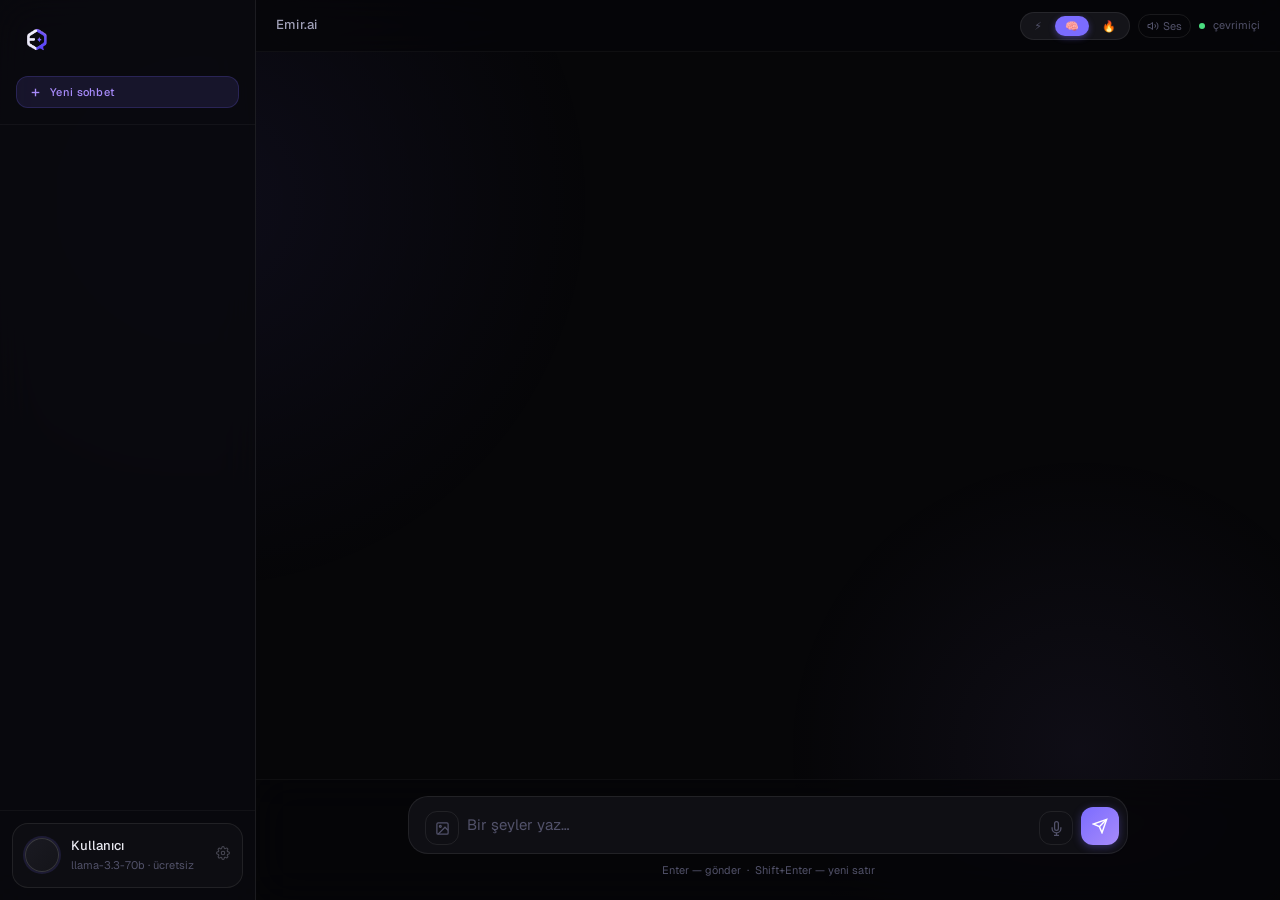
==== commit 7e0a19d9: "Change favicon from PNG to ICO format Replace PNG favicon with ICO format for better compatibility." ====
--- a/static/index.html
+++ b/static/index.html
@@ -4,7 +4,7 @@
 <meta charset="UTF-8">
 <meta name="viewport" content="width=device-width, initial-scale=1.0, viewport-fit=cover">
 <title>Emir.ai</title>
-<link rel="icon" type="image/png" href="/static/favicon.png?v=2">
+<link rel="icon" href="/static/favicon.ico">
 <link rel="preconnect" href="https://fonts.googleapis.com">
 <!--
   Neden bu fontlar:
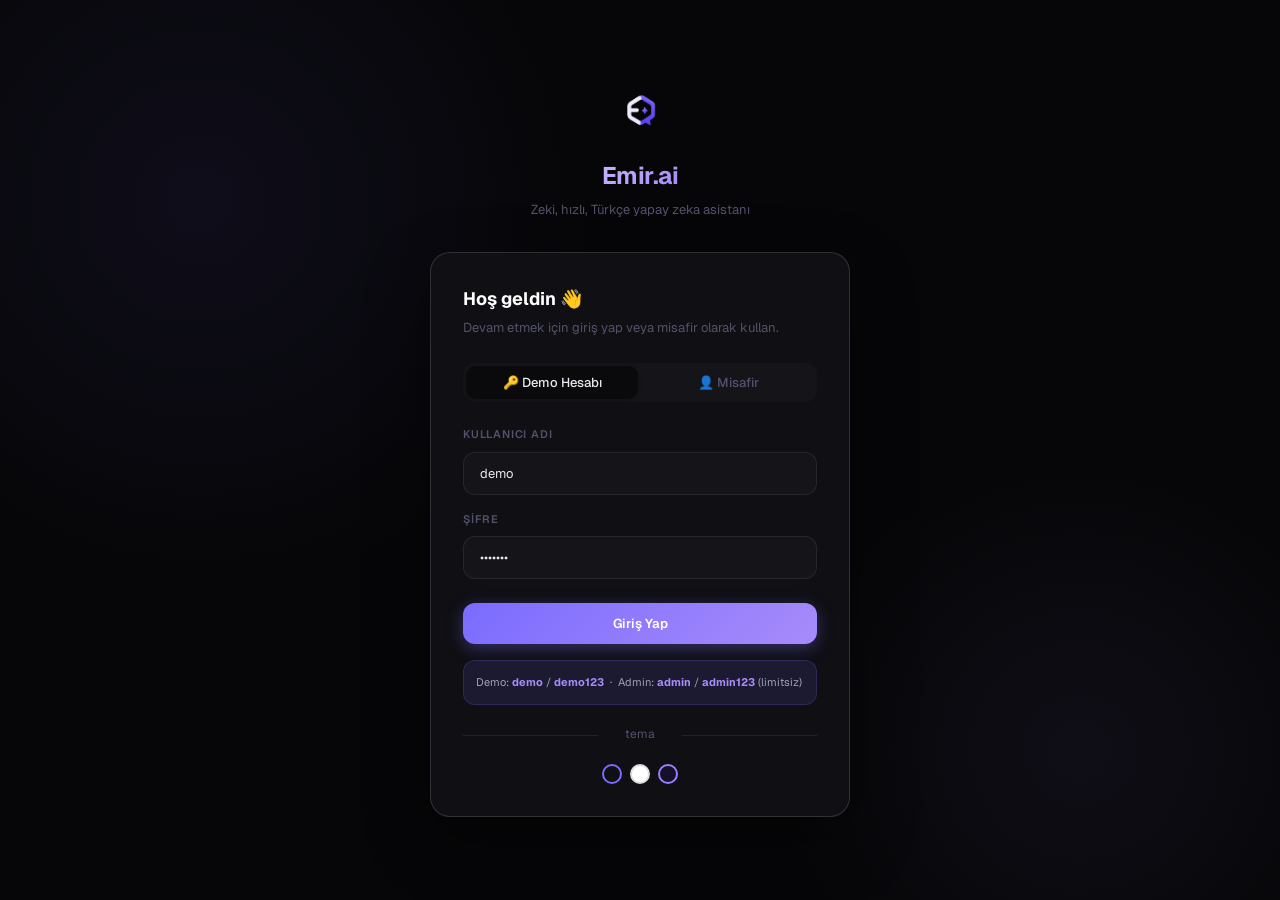
==== commit 0c76815b: "Add files via upload" ====
--- a/static/index.html
+++ b/static/index.html
@@ -1,30 +1,14 @@
 <!DOCTYPE html>
-<html lang="tr">
+<html lang="tr" data-theme="dark">
 <head>
 <meta charset="UTF-8">
 <meta name="viewport" content="width=device-width, initial-scale=1.0, viewport-fit=cover">
 <title>Emir.ai</title>
-<link rel="icon" href="/static/favicon.ico">
+<link rel="icon" type="image/png" href="/static/favicon.png?v=2">
 <link rel="preconnect" href="https://fonts.googleapis.com">
-<!--
-  Neden bu fontlar:
-  • Inter yerine Geist → daha modern, AI ürünlerine özgü
-  • JetBrains Mono → kod blokları için okunabilirlik
-  display=swap → FOUT yerine FOIT önler; performans için iyi
--->
 <link href="https://fonts.googleapis.com/css2?family=Geist:wght@300;400;500;600;700&family=JetBrains+Mono:wght@400;500&display=swap" rel="stylesheet">
-
-<!--
-  Markdown render: marked.js (8KB min+gzip)
-  Neden marked.js: Hızlı, küçük, XSS safe mod var
--->
 <script src="https://cdn.jsdelivr.net/npm/marked@9/marked.min.js"></script>
-
-<!--
-  Syntax highlighting: highlight.js (sadece gerekli diller)
-  Neden: Kod bloklarını renklendirir; DX büyük fark yaratır
--->
-<link rel="stylesheet" href="https://cdn.jsdelivr.net/npm/highlight.js@11.9.0/styles/github-dark-dimmed.min.css">
+<link rel="stylesheet" href="https://cdn.jsdelivr.net/npm/highlight.js@11.9.0/styles/github-dark-dimmed.min.css" id="hljs-theme">
 <script src="https://cdn.jsdelivr.net/npm/highlight.js@11.9.0/lib/core.min.js"></script>
 <script src="https://cdn.jsdelivr.net/npm/highlight.js@11.9.0/lib/languages/python.min.js"></script>
 <script src="https://cdn.jsdelivr.net/npm/highlight.js@11.9.0/lib/languages/javascript.min.js"></script>
@@ -34,62 +18,124 @@
 <script src="https://cdn.jsdelivr.net/npm/highlight.js@11.9.0/lib/languages/css.min.js"></script>
 <script src="https://cdn.jsdelivr.net/npm/highlight.js@11.9.0/lib/languages/xml.min.js"></script>
 <script src="https://cdn.jsdelivr.net/npm/highlight.js@11.9.0/lib/languages/sql.min.js"></script>
-
 <style>
-/* ═══════════════════════════════════════
-   DESIGN TOKENS
-   Neden CSS değişkenler: Tek yerden temayı
-   değiştir; runtime'da JS erişimi kolay.
-═══════════════════════════════════════ */
-:root {
+/* ═══════════════════════════════════════════════════════════
+   TEMA SİSTEMİ — CSS Custom Properties
+   3 tema: dark (default), light, purple
+   Neden :root[data-theme=...]: JS ile html tag'ına
+   data-theme attribute yazılır → tek noktadan kontrol.
+   Runtime'da class toggle yerine attribute daha temiz.
+═══════════════════════════════════════════════════════════ */
+
+/* ── DARK TEMA (varsayılan) ── */
+:root, :root[data-theme="dark"] {
   --c-bg:        #060608;
   --c-surface-0: #0a0a0d;
   --c-surface-1: #0f0f14;
   --c-surface-2: #141419;
   --c-surface-3: #1a1a22;
   --c-surface-4: #212130;
-
   --c-border-0:  rgba(255,255,255,0.04);
   --c-border-1:  rgba(255,255,255,0.08);
   --c-border-2:  rgba(255,255,255,0.14);
   --c-border-3:  rgba(255,255,255,0.22);
-
   --c-text-0:    #ffffff;
   --c-text-1:    #e8e8f0;
   --c-text-2:    #a0a0b8;
   --c-text-3:    #52526a;
-
   --c-accent:    #7b6cff;
   --c-accent-2:  #a78bfa;
   --c-accent-3:  rgba(123,108,255,0.12);
   --c-success:   #4ade80;
   --c-danger:    #f87171;
   --c-warn:      #fb923c;
-
   --glass-bg:    rgba(10,10,14,0.88);
-  /* Neden backdrop-filter yalnızca gerekli yerde:
-     Her elemanda blur = performans katili.
-     Sadece sidebar + input + topbar'da kullan. */
   --glass-blur:  blur(20px) saturate(160%);
-
-  --sp-1:4px; --sp-2:8px; --sp-3:12px;
-  --sp-4:16px; --sp-5:20px; --sp-6:24px;
-  --sp-8:32px; --sp-10:40px; --sp-12:48px;
-
+  --code-bg:     #1c1c27;
+  --input-bg:    rgba(6,6,8,0.82);
+  --topbar-bg:   rgba(6,6,8,0.75);
+  --mesh-c1:     rgba(123,108,255,0.6);
+  --mesh-c2:     rgba(167,139,250,0.5);
+}
+
+/* ── LIGHT TEMA ── */
+:root[data-theme="light"] {
+  --c-bg:        #f5f5f7;
+  --c-surface-0: #ffffff;
+  --c-surface-1: #ffffff;
+  --c-surface-2: #f0f0f5;
+  --c-surface-3: #e8e8ef;
+  --c-surface-4: #dddde8;
+  --c-border-0:  rgba(0,0,0,0.05);
+  --c-border-1:  rgba(0,0,0,0.09);
+  --c-border-2:  rgba(0,0,0,0.14);
+  --c-border-3:  rgba(0,0,0,0.2);
+  --c-text-0:    #0a0a14;
+  --c-text-1:    #1a1a2e;
+  --c-text-2:    #555570;
+  --c-text-3:    #9090a8;
+  --c-accent:    #6c5ce7;
+  --c-accent-2:  #8b7cf8;
+  --c-accent-3:  rgba(108,92,231,0.08);
+  --c-success:   #22c55e;
+  --c-danger:    #ef4444;
+  --c-warn:      #f97316;
+  --glass-bg:    rgba(255,255,255,0.9);
+  --glass-blur:  blur(20px) saturate(120%);
+  --code-bg:     #282c34;
+  --input-bg:    rgba(245,245,247,0.92);
+  --topbar-bg:   rgba(255,255,255,0.8);
+  --mesh-c1:     rgba(108,92,231,0.15);
+  --mesh-c2:     rgba(139,124,248,0.12);
+}
+
+/* ── PURPLE TEMA ── */
+:root[data-theme="purple"] {
+  --c-bg:        #0d0818;
+  --c-surface-0: #110d20;
+  --c-surface-1: #16102a;
+  --c-surface-2: #1c1535;
+  --c-surface-3: #231c42;
+  --c-surface-4: #2c2352;
+  --c-border-0:  rgba(167,139,250,0.06);
+  --c-border-1:  rgba(167,139,250,0.12);
+  --c-border-2:  rgba(167,139,250,0.2);
+  --c-border-3:  rgba(167,139,250,0.32);
+  --c-text-0:    #f0eeff;
+  --c-text-1:    #ddd8ff;
+  --c-text-2:    #9b8fcc;
+  --c-text-3:    #5a5080;
+  --c-accent:    #9d7eff;
+  --c-accent-2:  #c4a8ff;
+  --c-accent-3:  rgba(157,126,255,0.15);
+  --c-success:   #4ade80;
+  --c-danger:    #f87171;
+  --c-warn:      #fb923c;
+  --glass-bg:    rgba(13,8,24,0.9);
+  --glass-blur:  blur(24px) saturate(180%);
+  --code-bg:     #120d22;
+  --input-bg:    rgba(13,8,24,0.85);
+  --topbar-bg:   rgba(13,8,24,0.8);
+  --mesh-c1:     rgba(157,126,255,0.5);
+  --mesh-c2:     rgba(196,168,255,0.4);
+}
+
+/* ═══════════════════════════════════════
+   DESIGN TOKENS (sabitler)
+═══════════════════════════════════════ */
+:root {
+  --sp-1:4px; --sp-2:8px; --sp-3:12px; --sp-4:16px;
+  --sp-5:20px; --sp-6:24px; --sp-8:32px; --sp-10:40px; --sp-12:48px;
   --r-sm:8px; --r-md:12px; --r-lg:16px; --r-xl:20px; --r-full:9999px;
-
   --font-sans: 'Geist', system-ui, -apple-system, sans-serif;
   --font-mono: 'JetBrains Mono', 'Fira Code', monospace;
-
   --text-xs:11px; --text-sm:13px; --text-base:14px;
   --text-md:15px; --text-lg:18px; --text-xl:24px;
   --text-2xl:32px; --text-3xl:42px;
-
   --ease-out:    cubic-bezier(0.16, 1, 0.3, 1);
   --ease-spring: cubic-bezier(0.34, 1.56, 0.64, 1);
   --dur-fast:    120ms; --dur-base:200ms; --dur-slow:350ms;
-
-  --sidebar-w: 256px;
+  --sidebar-w:   256px;
 }
 
 /* ═══════════════════════════════════════
@@ -108,52 +154,184 @@
   overflow: hidden;
   -webkit-font-smoothing: antialiased;
   -moz-osx-font-smoothing: grayscale;
+  transition: background 0.3s, color 0.3s;
 }
 button { font-family: inherit; cursor: pointer; border: none; }
 textarea { font-family: inherit; }
 a { color: inherit; }
 
 /* ═══════════════════════════════════════
-   ARKA PLAN
-   Neden CSS gradient animasyonu:
-   Canvas 5 katman + Math.sin + createLinearGradient
-   her frame'de yeniden hesaplanıyor = %15-25 CPU.
-   CSS @keyframes sadece GPU composite layer kullanır;
-   ana thread'e dokunmaz, 0 CPU ek yükü.
+   LOGIN SAYFASI
+   Neden tam sayfa overlay: login gösterilirken
+   ana uygulama DOM'da var ama görünmez.
+   Auth kontrol → overlay kaldır.
+═══════════════════════════════════════ */
+#loginOverlay {
+  position: fixed; inset: 0; z-index: 1000;
+  background: var(--c-bg);
+  display: flex; align-items: center; justify-content: center;
+  padding: var(--sp-4);
+  transition: opacity 0.3s var(--ease-out);
+}
+#loginOverlay.hide {
+  opacity: 0; pointer-events: none;
+}
+.login-wrap {
+  width: 100%; max-width: 420px;
+  animation: fadeSlideUp 0.45s var(--ease-out) both;
+}
+.login-logo {
+  text-align: center; margin-bottom: var(--sp-8);
+}
+.login-logo img {
+  height: 56px; width: auto; object-fit: contain;
+}
+.login-logo-title {
+  font-size: var(--text-xl); font-weight: 700;
+  background: linear-gradient(135deg, var(--c-text-0) 0%, var(--c-accent-2) 60%);
+  -webkit-background-clip: text; -webkit-text-fill-color: transparent;
+  background-clip: text; letter-spacing: -0.5px;
+  margin-top: var(--sp-3);
+}
+.login-logo-sub {
+  font-size: var(--text-sm); color: var(--c-text-3); margin-top: var(--sp-1);
+}
+.login-card {
+  background: var(--c-surface-1);
+  border: 1px solid var(--c-border-2);
+  border-radius: var(--r-xl);
+  padding: var(--sp-8);
+  box-shadow: 0 24px 64px rgba(0,0,0,0.4);
+}
+.login-title {
+  font-size: var(--text-lg); font-weight: 700;
+  color: var(--c-text-0); margin-bottom: var(--sp-1);
+}
+.login-sub {
+  font-size: var(--text-sm); color: var(--c-text-3);
+  margin-bottom: var(--sp-6);
+}
+.login-tabs {
+  display: flex; gap: var(--sp-1);
+  background: var(--c-surface-2);
+  border-radius: var(--r-md); padding: 3px;
+  margin-bottom: var(--sp-6);
+}
+.login-tab {
+  flex: 1; padding: var(--sp-2);
+  border-radius: calc(var(--r-md) - 2px);
+  font-size: var(--text-sm); font-weight: 500;
+  color: var(--c-text-3); background: none;
+  transition: background var(--dur-fast), color var(--dur-fast);
+}
+.login-tab.active {
+  background: var(--c-surface-0);
+  color: var(--c-text-1);
+  box-shadow: 0 1px 4px rgba(0,0,0,0.2);
+}
+.login-panel { display: none; }
+.login-panel.active { display: block; animation: fadeIn 0.2s ease; }
+.login-field { margin-bottom: var(--sp-4); }
+.login-label {
+  display: block; font-size: 11px; font-weight: 600;
+  color: var(--c-text-3); letter-spacing: 0.8px;
+  text-transform: uppercase; margin-bottom: var(--sp-2);
+}
+.login-input {
+  width: 100%; background: var(--c-surface-2);
+  border: 1px solid var(--c-border-1); border-radius: var(--r-md);
+  padding: var(--sp-3) var(--sp-4);
+  color: var(--c-text-1); font-size: var(--text-sm);
+  outline: none; font-family: inherit;
+  transition: border-color var(--dur-base), box-shadow var(--dur-base);
+}
+.login-input:focus {
+  border-color: rgba(123,108,255,0.5);
+  box-shadow: 0 0 0 3px rgba(123,108,255,0.1);
+}
+.login-error {
+  font-size: var(--text-xs); color: var(--c-danger);
+  margin-top: var(--sp-1); display: none;
+}
+.login-error.show { display: block; }
+.btn-login-primary {
+  width: 100%; padding: var(--sp-3);
+  background: linear-gradient(135deg, var(--c-accent), var(--c-accent-2));
+  border-radius: var(--r-md); color: #fff;
+  font-size: var(--text-sm); font-weight: 600;
+  box-shadow: 0 4px 16px rgba(123,108,255,0.35);
+  transition: opacity 0.2s, transform 0.15s, box-shadow 0.2s;
+  margin-top: var(--sp-2);
+}
+.btn-login-primary:hover { opacity: 0.9; transform: translateY(-1px); box-shadow: 0 8px 24px rgba(123,108,255,0.42); }
+.btn-login-primary:active { transform: translateY(0); }
+.login-guest-divider {
+  text-align: center; font-size: 12px; color: var(--c-text-3);
+  margin: var(--sp-5) 0; position: relative;
+}
+.login-guest-divider::before, .login-guest-divider::after {
+  content: ''; position: absolute; top: 50%; width: 38%; height: 1px;
+  background: var(--c-border-1);
+}
+.login-guest-divider::before { left: 0; }
+.login-guest-divider::after { right: 0; }
+.btn-login-ghost {
+  width: 100%; padding: var(--sp-3);
+  background: transparent; border: 1px solid var(--c-border-2);
+  border-radius: var(--r-md); color: var(--c-text-2);
+  font-size: var(--text-sm); font-weight: 500;
+  transition: background var(--dur-fast), color var(--dur-fast), border-color var(--dur-fast);
+}
+.btn-login-ghost:hover {
+  background: var(--c-surface-2); color: var(--c-text-1); border-color: var(--c-border-3);
+}
+.login-demo-hint {
+  margin-top: var(--sp-4); padding: var(--sp-3);
+  background: var(--c-accent-3);
+  border: 1px solid rgba(123,108,255,0.2);
+  border-radius: var(--r-md);
+  font-size: var(--text-xs); color: var(--c-text-2); line-height: 1.7;
+}
+.login-demo-hint strong { color: var(--c-accent-2); }
+
+/* Login bottom theme picker */
+.login-theme-row {
+  display: flex; align-items: center; justify-content: center;
+  gap: var(--sp-2); margin-top: var(--sp-5);
+}
+.login-theme-dot {
+  width: 20px; height: 20px; border-radius: 50%; cursor: pointer;
+  border: 2px solid transparent;
+  transition: border-color 0.15s, transform 0.15s;
+}
+.login-theme-dot:hover { transform: scale(1.15); }
+.login-theme-dot.active { border-color: var(--c-accent-2); }
+
+/* ═══════════════════════════════════════
+   ARKA PLAN MESH
 ═══════════════════════════════════════ */
 .mesh-bg {
   position: fixed; inset: 0; z-index: 0; pointer-events: none;
-  /* will-change: transform — sadece hareketli elemanlara ekle;
-     statik mesh için gerek yok */
-}
-.mesh-bg::before,
+}
+.mesh-bg::before, .mesh-bg::after {
+  content: ''; position: absolute; border-radius: 50%;
+  opacity: 0.12;
+  animation: meshFloat 18s ease-in-out infinite;
+}
+.mesh-bg::before {
+  width: 800px; height: 800px; top: -200px; left: -200px;
+  background: radial-gradient(circle, var(--mesh-c1) 0%, transparent 70%);
+  animation-duration: 22s;
+}
 .mesh-bg::after {
-  content: '';
-  position: absolute;
-  border-radius: 50%;
-  /* filter: blur kullanmak yerine büyük radius + alpha → daha az repaint */
-  opacity: 0.12;
-  /* Neden transform animasyonu: yalnızca composite layer tetikler;
-     layout veya paint tetiklemez → 60 FPS garantili */
-  animation: meshFloat 18s ease-in-out infinite;
-}
-.mesh-bg::before {
-  width: 800px; height: 800px;
-  top: -200px; left: -200px;
-  background: radial-gradient(circle, rgba(123,108,255,0.6) 0%, transparent 70%);
-  animation-duration: 22s;
-}
-.mesh-bg::after {
-  width: 600px; height: 600px;
-  bottom: -150px; right: -100px;
-  background: radial-gradient(circle, rgba(167,139,250,0.5) 0%, transparent 70%);
-  animation-delay: -8s;
-  animation-duration: 18s;
+  width: 600px; height: 600px; bottom: -150px; right: -100px;
+  background: radial-gradient(circle, var(--mesh-c2) 0%, transparent 70%);
+  animation-delay: -8s; animation-duration: 18s;
 }
 @keyframes meshFloat {
-  0%,100% { transform: translate(0, 0) scale(1); }
-  33%      { transform: translate(60px, -40px) scale(1.05); }
-  66%      { transform: translate(-30px, 50px) scale(0.97); }
+  0%,100% { transform: translate(0,0) scale(1); }
+  33%      { transform: translate(60px,-40px) scale(1.05); }
+  66%      { transform: translate(-30px,50px) scale(0.97); }
 }
 
 /* ═══════════════════════════════════════
@@ -167,8 +345,6 @@
   border-right: 1px solid var(--c-border-1);
   display: flex; flex-direction: column; flex-shrink: 0;
   z-index: 10;
-  /* will-change: transform — sadece sidebar açık/kapanırken etkin;
-     CSS transition zaten bunu yönetiyor */
   transition: transform var(--dur-slow) var(--ease-out);
 }
 .sb-header {
@@ -176,10 +352,7 @@
   border-bottom: 1px solid var(--c-border-0);
 }
 .sb-logo { margin-bottom: var(--sp-4); }
-.sb-logo-img {
-  height: 40px; max-height: 44px; width: auto;
-  object-fit: contain; display: block;
-}
+.sb-logo-img { height: 40px; max-height: 44px; width: auto; object-fit: contain; display: block; }
 .btn-new-chat {
   width: 100%; padding: var(--sp-2) var(--sp-3);
   background: var(--c-accent-3);
@@ -187,27 +360,22 @@
   border-radius: var(--r-md); color: var(--c-accent-2);
   font-size: var(--text-xs); font-weight: 500; letter-spacing: 0.3px;
   display: flex; align-items: center; gap: var(--sp-2);
-  /* Neden transform değil background transition:
-     hover'da layout değişmiyor, sadece renk → cheaper */
   transition: background var(--dur-base), border-color var(--dur-base), box-shadow var(--dur-base);
 }
 .btn-new-chat:hover {
-  background: rgba(123,108,255,0.18);
-  border-color: rgba(123,108,255,0.35);
+  background: rgba(123,108,255,0.18); border-color: rgba(123,108,255,0.35);
   box-shadow: 0 4px 16px rgba(123,108,255,0.15);
 }
 .btn-new-chat svg { width: 13px; height: 13px; stroke: currentColor; fill: none; stroke-width: 2.5; }
 
-/* Sidebar List */
+/* Sidebar list */
 .sb-list { flex: 1; overflow-y: auto; padding: var(--sp-2); }
-/* Neden 2px scrollbar: Minimal görünüm + performans */
 .sb-list::-webkit-scrollbar { width: 2px; }
 .sb-list::-webkit-scrollbar-thumb { background: var(--c-border-1); border-radius: var(--r-full); }
-
 .sb-section-label {
-  font-size: 10px; font-weight: 600;
-  color: var(--c-text-3); letter-spacing: 0.8px;
-  text-transform: uppercase; padding: var(--sp-3) var(--sp-2) var(--sp-1);
+  font-size: 10px; font-weight: 600; color: var(--c-text-3);
+  letter-spacing: 0.8px; text-transform: uppercase;
+  padding: var(--sp-3) var(--sp-2) var(--sp-1);
 }
 .chat-item {
   display: flex; align-items: center; gap: var(--sp-2);
@@ -221,16 +389,26 @@
 .chat-item.active { background: var(--c-accent-3); color: var(--c-accent-2); border-color: rgba(123,108,255,0.2); }
 .chat-item svg { width: 13px; height: 13px; stroke: currentColor; fill: none; stroke-width: 1.8; flex-shrink: 0; opacity: 0.6; }
 .chat-item-title { flex: 1; overflow: hidden; text-overflow: ellipsis; white-space: nowrap; }
+
+/* Başlık düzenleme — çift tıklama ile aktif */
+.chat-item-title-input {
+  flex: 1; background: var(--c-surface-3);
+  border: 1px solid rgba(123,108,255,0.4);
+  border-radius: 4px; color: var(--c-text-1);
+  font-size: var(--text-sm); padding: 1px 4px;
+  outline: none; font-family: inherit;
+}
 .chat-del {
   position: absolute; right: var(--sp-2); opacity: 0;
   background: none; color: var(--c-text-3);
   font-size: 16px; line-height: 1; padding: 2px 4px;
-  border-radius: 4px; transition: opacity var(--dur-fast), color var(--dur-fast), background var(--dur-fast);
+  border-radius: 4px;
+  transition: opacity var(--dur-fast), color var(--dur-fast), background var(--dur-fast);
 }
 .chat-item:hover .chat-del { opacity: 1; }
 .chat-del:hover { color: var(--c-danger); background: rgba(248,113,113,0.1); }
 
-/* Sidebar Bottom */
+/* Sidebar bottom */
 .sb-bottom { padding: var(--sp-3); border-top: 1px solid var(--c-border-0); }
 .profile-card {
   display: flex; align-items: center; gap: var(--sp-3);
@@ -242,8 +420,7 @@
   transition: background var(--dur-base), border-color var(--dur-base), box-shadow var(--dur-base);
 }
 .profile-card:hover {
-  background: rgba(255,255,255,0.04);
-  border-color: var(--c-border-2);
+  background: rgba(255,255,255,0.04); border-color: var(--c-border-2);
   box-shadow: 0 8px 24px rgba(0,0,0,0.25);
 }
 .profile-avatar {
@@ -263,6 +440,22 @@
 .profile-card:hover .profile-settings-icon { opacity: 0.8; }
 .profile-settings-icon svg { width: 14px; height: 14px; stroke: var(--c-text-2); fill: none; stroke-width: 1.8; }
 
+/* Çıkış & tema butonları sidebar'da */
+.sb-actions {
+  display: flex; gap: var(--sp-2); padding: var(--sp-2) 0 0;
+}
+.sb-action-btn {
+  flex: 1; padding: var(--sp-2) var(--sp-1);
+  background: none; border: 1px solid var(--c-border-1);
+  border-radius: var(--r-sm);
+  font-size: 11px; color: var(--c-text-3);
+  display: flex; align-items: center; justify-content: center; gap: 4px;
+  transition: background var(--dur-fast), color var(--dur-fast), border-color var(--dur-fast);
+}
+.sb-action-btn:hover { background: var(--c-surface-2); color: var(--c-text-1); border-color: var(--c-border-2); }
+.sb-action-btn.danger:hover { color: var(--c-danger); border-color: rgba(248,113,113,0.3); background: rgba(248,113,113,0.06); }
+.sb-action-btn svg { width: 12px; height: 12px; stroke: currentColor; fill: none; stroke-width: 2; }
+
 /* ═══════════════════════════════════════
    MAIN
 ═══════════════════════════════════════ */
@@ -271,9 +464,8 @@
 .topbar {
   display: flex; align-items: center; gap: var(--sp-3);
   padding: var(--sp-3) var(--sp-5);
-  background: rgba(6,6,8,0.75);
-  backdrop-filter: var(--glass-blur);
-  -webkit-backdrop-filter: var(--glass-blur);
+  background: var(--topbar-bg);
+  backdrop-filter: var(--glass-blur); -webkit-backdrop-filter: var(--glass-blur);
   border-bottom: 1px solid var(--c-border-0);
   flex-shrink: 0; height: 52px;
 }
@@ -281,31 +473,67 @@
 .btn-menu:hover { background: var(--c-surface-2); }
 .btn-menu svg { width: 18px; height: 18px; stroke: var(--c-text-2); fill: none; stroke-width: 2; display: block; }
 .topbar-title { font-size: var(--text-sm); font-weight: 500; color: var(--c-text-2); letter-spacing: 0.2px; }
-.topbar-status { margin-left: auto; display: flex; align-items: center; gap: var(--sp-2); }
+.topbar-right { margin-left: auto; display: flex; align-items: center; gap: var(--sp-3); }
+
+/* Model seçici */
+.model-selector {
+  display: flex; align-items: center; gap: 2px;
+  background: var(--c-surface-2);
+  border: 1px solid var(--c-border-1);
+  border-radius: var(--r-full); padding: 3px;
+}
+.model-btn {
+  padding: 3px 10px; border-radius: var(--r-full);
+  font-size: 11px; font-weight: 500; color: var(--c-text-3);
+  background: none;
+  transition: background var(--dur-fast), color var(--dur-fast);
+}
+.model-btn:hover { color: var(--c-text-1); }
+.model-btn.active {
+  background: var(--c-accent); color: #fff;
+  box-shadow: 0 2px 6px rgba(123,108,255,0.4);
+}
+
+/* TTS toggle */
+.btn-tts {
+  padding: 4px 10px;
+  background: none; border: 1px solid var(--c-border-1);
+  border-radius: var(--r-full);
+  font-size: 11px; color: var(--c-text-3);
+  display: flex; align-items: center; gap: 4px;
+  transition: border-color var(--dur-fast), color var(--dur-fast), background var(--dur-fast);
+}
+.btn-tts.active { border-color: rgba(123,108,255,0.4); color: var(--c-accent-2); background: var(--c-accent-3); }
+.btn-tts svg { width: 12px; height: 12px; stroke: currentColor; fill: none; stroke-width: 2; }
+
+/* Status */
+.topbar-status { display: flex; align-items: center; gap: var(--sp-2); }
 .status-dot {
   width: 6px; height: 6px; border-radius: var(--r-full); background: var(--c-success);
-  /* Neden opacity animasyonu değil box-shadow:
-     opacity composite, box-shadow paint tetikler ama küçük boyut → kabul edilebilir.
-     Alternatif: sadece opacity kullan. */
   animation: statusPulse 3s ease-in-out infinite;
 }
 @keyframes statusPulse { 0%,100%{opacity:1;} 50%{opacity:0.5;} }
 .status-text { font-size: var(--text-xs); color: var(--c-text-3); }
 
+/* Kalan mesaj göstergesi */
+.msg-counter {
+  font-size: 11px; color: var(--c-text-3);
+  padding: 3px 8px;
+  border: 1px solid var(--c-border-1);
+  border-radius: var(--r-full);
+  white-space: nowrap;
+}
+.msg-counter.warn { color: var(--c-warn); border-color: rgba(251,146,60,0.3); }
+.msg-counter.danger { color: var(--c-danger); border-color: rgba(248,113,113,0.3); }
+
 /* ═══════════════════════════════════════
    CHAT ALAN
-   Neden scroll-behavior kaldırıldı:
-   CSS smooth scroll + JS scrollTop = animasyon
-   yığılması. scrollIntoView({behavior:'smooth'})
-   ile kontrol JS tarafında kalır.
 ═══════════════════════════════════════ */
 #chat {
   flex: 1; overflow-y: auto;
   padding: var(--sp-8) var(--sp-5);
   display: flex; flex-direction: column; gap: var(--sp-5);
-  overscroll-behavior: contain;
-  /* contain: layout → alt tree layout hesaplamalarını izole eder */
-  contain: layout;
+  overscroll-behavior: contain; contain: layout;
 }
 #chat::-webkit-scrollbar { width: 4px; }
 #chat::-webkit-scrollbar-track { background: transparent; }
@@ -319,50 +547,51 @@
   animation: fadeSlideUp 0.5s var(--ease-out) both;
 }
 @keyframes fadeSlideUp { from{opacity:0;transform:translateY(14px);} to{opacity:1;transform:translateY(0);} }
-
+@keyframes fadeIn { from{opacity:0;} to{opacity:1;} }
 .welcome-badge {
   display: inline-flex; align-items: center; gap: var(--sp-2);
   padding: var(--sp-1) var(--sp-3);
-  background: var(--c-accent-3);
-  border: 1px solid rgba(123,108,255,0.2);
+  background: var(--c-accent-3); border: 1px solid rgba(123,108,255,0.2);
   border-radius: var(--r-full);
-  font-size: var(--text-xs); font-weight: 500;
-  color: var(--c-accent-2); letter-spacing: 0.3px;
+  font-size: var(--text-xs); font-weight: 500; color: var(--c-accent-2);
   margin-bottom: var(--sp-5);
 }
 .welcome-badge-dot { width: 5px; height: 5px; border-radius: 50%; background: var(--c-success); animation: statusPulse 2.5s infinite; }
-
 .welcome-title {
   font-size: clamp(var(--text-2xl), 5vw, var(--text-3xl));
-  font-weight: 700; letter-spacing: -1px; line-height: 1.1;
-  margin-bottom: var(--sp-3);
-  /* Neden gradient text animasyonu:
-     background-size: 200% + background-position animasyonu
-     → yalnızca composite, repaint yok */
+  font-weight: 700; letter-spacing: -1px; line-height: 1.1; margin-bottom: var(--sp-3);
   background: linear-gradient(135deg, var(--c-text-0) 0%, var(--c-accent-2) 50%, var(--c-text-0) 100%);
   background-size: 200% auto;
-  -webkit-background-clip: text; -webkit-text-fill-color: transparent;
-  background-clip: text;
+  -webkit-background-clip: text; -webkit-text-fill-color: transparent; background-clip: text;
   animation: shimmer 5s linear infinite;
 }
 @keyframes shimmer { to { background-position: 200% center; } }
-
 .welcome-sub { font-size: var(--text-sm); color: var(--c-text-3); margin-bottom: var(--sp-8); }
-
 .chip-grid { display: flex; flex-wrap: wrap; gap: var(--sp-2); justify-content: center; }
 .chip {
   padding: var(--sp-2) var(--sp-4);
-  background: var(--c-surface-1);
-  border: 1px solid var(--c-border-1);
-  border-radius: var(--r-full);
-  font-size: var(--text-xs); font-weight: 400; color: var(--c-text-2);
+  background: var(--c-surface-1); border: 1px solid var(--c-border-1);
+  border-radius: var(--r-full); font-size: var(--text-xs); color: var(--c-text-2);
   cursor: pointer;
   transition: background var(--dur-base), border-color var(--dur-base), color var(--dur-base), box-shadow var(--dur-base);
 }
-.chip:hover {
-  background: var(--c-surface-2); border-color: var(--c-border-2);
-  color: var(--c-text-1); box-shadow: 0 4px 12px rgba(0,0,0,0.25);
-}
+.chip:hover { background: var(--c-surface-2); border-color: var(--c-border-2); color: var(--c-text-1); box-shadow: 0 4px 12px rgba(0,0,0,0.25); }
+
+/* Limit doldu uyarısı */
+.limit-banner {
+  display: none; align-items: center; gap: var(--sp-3);
+  padding: var(--sp-4) var(--sp-5);
+  background: rgba(248,113,113,0.06);
+  border: 1px solid rgba(248,113,113,0.25);
+  border-radius: var(--r-lg); margin: var(--sp-4) auto;
+  max-width: 600px; width: calc(100% - 40px);
+  animation: fadeSlideUp 0.3s var(--ease-out);
+}
+.limit-banner.show { display: flex; }
+.limit-banner svg { width: 20px; height: 20px; stroke: var(--c-danger); fill: none; stroke-width: 2; flex-shrink: 0; }
+.limit-banner-text { flex: 1; }
+.limit-banner-title { font-size: var(--text-sm); font-weight: 600; color: var(--c-danger); }
+.limit-banner-sub { font-size: var(--text-xs); color: var(--c-text-3); margin-top: 2px; }
 
 /* ═══════════════════════════════════════
    MESAJLAR
@@ -372,20 +601,13 @@
   max-width: min(75%, 700px);
   animation: msgIn 0.25s var(--ease-out) both;
 }
-/* Neden sadece opacity + translateY:
-   scale() layout'u etkiler (composite değil).
-   translateY + opacity → sadece composite layer.
-   Daha az GPU çalışması. */
 @keyframes msgIn { from{opacity:0;transform:translateY(6px);} to{opacity:1;transform:translateY(0);} }
-
 .msg.user { align-self: flex-end; flex-direction: row-reverse; }
 .msg.bot  { align-self: flex-start; }
-
 .msg-avatar {
   width: 30px; height: 30px; border-radius: var(--r-full);
   flex-shrink: 0; display: flex; align-items: center; justify-content: center;
-  font-size: 11px; font-weight: 600; margin-top: 2px;
-  overflow: hidden;
+  font-size: 11px; font-weight: 600; margin-top: 2px; overflow: hidden;
 }
 .msg.user .msg-avatar {
   background: linear-gradient(135deg, var(--c-surface-3), var(--c-surface-2));
@@ -395,85 +617,72 @@
 .msg.bot .msg-avatar {
   background: linear-gradient(135deg, var(--c-accent), var(--c-accent-2));
   color: #fff; font-size: 12px; font-weight: 700;
-  /* Neden küçük box-shadow: büyük blur ağır; 16px yeterli */
   box-shadow: 0 0 12px rgba(123,108,255,0.35);
 }
-
 .bubble {
   padding: var(--sp-3) var(--sp-4);
   border-radius: var(--r-lg);
   font-size: var(--text-md); line-height: 1.75;
-  word-break: break-word; letter-spacing: 0.1px;
-  position: relative;
+  word-break: break-word; letter-spacing: 0.1px; position: relative;
 }
 .msg.user .bubble {
   background: linear-gradient(135deg, rgba(123,108,255,0.1), rgba(167,139,250,0.06));
   border: 1px solid rgba(123,108,255,0.2);
-  border-top-right-radius: var(--r-sm);
-  color: var(--c-text-1);
+  border-top-right-radius: var(--r-sm); color: var(--c-text-1);
 }
 .msg.bot .bubble {
-  background: rgba(255,255,255,0.03);
-  border: 1px solid var(--c-border-1);
-  border-top-left-radius: var(--r-sm);
-  color: var(--c-text-1);
-  min-width: 48px;
+  background: rgba(255,255,255,0.03); border: 1px solid var(--c-border-1);
+  border-top-left-radius: var(--r-sm); color: var(--c-text-1); min-width: 48px;
+}
+/* Light tema bubble uyarlaması */
+:root[data-theme="light"] .msg.bot .bubble {
+  background: rgba(0,0,0,0.025);
+}
+:root[data-theme="light"] .msg.user .bubble {
+  background: linear-gradient(135deg, rgba(108,92,231,0.08), rgba(139,124,248,0.05));
 }
 
 /* ── Markdown stilleri ── */
-.bubble h1,.bubble h2,.bubble h3 {
-  font-weight: 600; letter-spacing: -0.3px;
-  margin: var(--sp-4) 0 var(--sp-2);
-  color: var(--c-text-0); line-height: 1.3;
-}
+.bubble h1,.bubble h2,.bubble h3 { font-weight: 600; letter-spacing: -0.3px; margin: var(--sp-4) 0 var(--sp-2); color: var(--c-text-0); line-height: 1.3; }
 .bubble h1 { font-size: var(--text-lg); }
 .bubble h2 { font-size: var(--text-md); }
 .bubble h3 { font-size: var(--text-base); }
 .bubble p { margin: var(--sp-2) 0; }
 .bubble p:first-child { margin-top: 0; }
-.bubble p:last-child { margin-bottom: 0; }
+.bubble p:last-child  { margin-bottom: 0; }
 .bubble ul,.bubble ol { padding-left: 1.5em; margin: var(--sp-2) 0; }
 .bubble li { margin: var(--sp-1) 0; }
 .bubble blockquote {
-  border-left: 3px solid var(--c-accent);
-  padding: var(--sp-2) var(--sp-3); margin: var(--sp-3) 0;
-  background: var(--c-accent-3); border-radius: 0 var(--r-sm) var(--r-sm) 0;
-  color: var(--c-text-2);
+  border-left: 3px solid var(--c-accent); padding: var(--sp-2) var(--sp-3);
+  margin: var(--sp-3) 0; background: var(--c-accent-3);
+  border-radius: 0 var(--r-sm) var(--r-sm) 0; color: var(--c-text-2);
 }
 .bubble strong { color: var(--c-text-0); font-weight: 600; }
 .bubble em { color: var(--c-text-2); font-style: italic; }
 .bubble a { color: var(--c-accent-2); text-decoration: underline; text-underline-offset: 3px; }
 .bubble a:hover { color: var(--c-text-0); }
-
 /* İnline kod */
 .bubble code:not(pre code) {
-  font-family: var(--font-mono);
-  font-size: 0.88em;
-  background: var(--c-surface-3);
-  border: 1px solid var(--c-border-1);
-  border-radius: 4px;
-  padding: 1px 5px;
-  color: var(--c-accent-2);
-}
-
+  font-family: var(--font-mono); font-size: 0.88em;
+  background: var(--c-surface-3); border: 1px solid var(--c-border-1);
+  border-radius: 4px; padding: 1px 5px; color: var(--c-accent-2);
+}
 /* Kod blokları */
 .bubble pre {
-  margin: var(--sp-3) 0;
-  border-radius: var(--r-md);
-  overflow: hidden;
-  border: 1px solid var(--c-border-1);
+  margin: var(--sp-3) 0; border-radius: var(--r-md);
+  overflow: hidden; border: 1px solid var(--c-border-1);
+  /* Mobilde yatay scroll bozulmasın */
+  max-width: 100%;
 }
 .code-header {
   display: flex; align-items: center; justify-content: space-between;
   padding: var(--sp-2) var(--sp-3);
-  background: var(--c-surface-3);
-  border-bottom: 1px solid var(--c-border-1);
+  background: var(--c-surface-3); border-bottom: 1px solid var(--c-border-1);
 }
 .code-lang { font-family: var(--font-mono); font-size: 11px; color: var(--c-text-3); letter-spacing: 0.5px; }
 .btn-copy {
   font-size: 11px; color: var(--c-text-3); background: none;
-  padding: 2px 8px; border-radius: 4px;
-  border: 1px solid var(--c-border-1);
+  padding: 2px 8px; border-radius: 4px; border: 1px solid var(--c-border-1);
   transition: color var(--dur-fast), background var(--dur-fast);
 }
 .btn-copy:hover { color: var(--c-text-1); background: var(--c-surface-4); }
@@ -481,10 +690,11 @@
 .bubble pre code {
   display: block; padding: var(--sp-4);
   font-family: var(--font-mono); font-size: 13px; line-height: 1.65;
-  overflow-x: auto; background: #1c1c27 !important;
+  overflow-x: auto; background: var(--code-bg) !important;
   scrollbar-width: thin;
-}
-
+  /* Mobil yatay scroll */
+  white-space: pre; word-wrap: normal;
+}
 /* Tablo */
 .bubble table {
   border-collapse: collapse; width: 100%;
@@ -498,38 +708,31 @@
 /* Arama göstergesi */
 .search-indicator {
   display: inline-flex; align-items: center; gap: var(--sp-2);
-  font-size: 11px; color: var(--c-text-3);
-  margin-bottom: var(--sp-2);
+  font-size: 11px; color: var(--c-text-3); margin-bottom: var(--sp-2);
   padding: 2px 8px; border-radius: var(--r-full);
-  background: var(--c-surface-2);
-  border: 1px solid var(--c-border-1);
+  background: var(--c-surface-2); border: 1px solid var(--c-border-1);
 }
 .search-indicator svg { width: 11px; height: 11px; stroke: var(--c-accent-2); fill: none; stroke-width: 2; }
 
-/* ── Typing indicator ── */
+/* Typing */
 .typing-bubble {
   display: flex; gap: 5px; align-items: center;
   padding: var(--sp-4) var(--sp-5);
-  background: rgba(255,255,255,0.03);
-  border: 1px solid var(--c-border-1);
+  background: rgba(255,255,255,0.03); border: 1px solid var(--c-border-1);
   border-radius: var(--r-lg); border-top-left-radius: var(--r-sm);
 }
 .typing-bubble span {
   width: 5px; height: 5px; border-radius: 50%; background: var(--c-accent);
-  /* Neden translateY değil: translate3d → GPU layer zorla */
   animation: typingBounce 1.4s ease-in-out infinite; opacity: 0.7;
 }
 .typing-bubble span:nth-child(2) { animation-delay: 0.18s; }
 .typing-bubble span:nth-child(3) { animation-delay: 0.36s; }
 @keyframes typingBounce { 0%,60%,100%{transform:translate3d(0,0,0);opacity:0.7;} 30%{transform:translate3d(0,-6px,0);opacity:1;} }
 
-/* Streaming cursor */
+/* Stream cursor */
 .stream-cursor {
-  display: inline-block;
-  width: 2px; height: 1em;
-  background: var(--c-accent-2);
-  margin-left: 2px;
-  vertical-align: text-bottom;
+  display: inline-block; width: 2px; height: 1em;
+  background: var(--c-accent-2); margin-left: 2px; vertical-align: text-bottom;
   animation: cursorBlink 0.9s ease-in-out infinite;
 }
 @keyframes cursorBlink { 0%,100%{opacity:1;} 50%{opacity:0;} }
@@ -539,25 +742,58 @@
 ═══════════════════════════════════════ */
 .input-area {
   padding: var(--sp-4) var(--sp-5) max(var(--sp-5), env(safe-area-inset-bottom, 20px));
-  background: rgba(6,6,8,0.82);
-  backdrop-filter: var(--glass-blur);
-  -webkit-backdrop-filter: var(--glass-blur);
-  border-top: 1px solid var(--c-border-0);
-  flex-shrink: 0;
-}
+  background: var(--input-bg);
+  backdrop-filter: var(--glass-blur); -webkit-backdrop-filter: var(--glass-blur);
+  border-top: 1px solid var(--c-border-0); flex-shrink: 0;
+}
+/* Vision önizleme */
+.vision-preview {
+  display: none; align-items: center; gap: var(--sp-2);
+  padding: var(--sp-2) var(--sp-3);
+  background: var(--c-surface-2); border: 1px solid var(--c-border-1);
+  border-radius: var(--r-md);
+  margin-bottom: var(--sp-2);
+  max-width: 720px; margin-left: auto; margin-right: auto;
+}
+.vision-preview.show { display: flex; }
+.vision-preview img { width: 40px; height: 40px; object-fit: cover; border-radius: var(--r-sm); }
+.vision-preview-name { flex: 1; font-size: var(--text-xs); color: var(--c-text-2); overflow: hidden; text-overflow: ellipsis; white-space: nowrap; }
+.vision-preview-remove {
+  background: none; color: var(--c-text-3); font-size: 16px;
+  line-height: 1; padding: 2px 4px; border-radius: 4px;
+  transition: color var(--dur-fast);
+}
+.vision-preview-remove:hover { color: var(--c-danger); }
+
 .input-shell {
   max-width: 720px; margin: 0 auto;
-  background: var(--c-surface-1);
-  border: 1px solid var(--c-border-1);
+  background: var(--c-surface-1); border: 1px solid var(--c-border-1);
   border-radius: var(--r-xl);
   display: flex; align-items: flex-end; gap: var(--sp-2);
-  padding: var(--sp-2) var(--sp-2) var(--sp-2) var(--sp-4);
+  padding: var(--sp-2) var(--sp-2) var(--sp-2) var(--sp-3);
   transition: border-color var(--dur-base), box-shadow var(--dur-base);
 }
 .input-shell:focus-within {
   border-color: rgba(123,108,255,0.4);
   box-shadow: 0 0 0 3px rgba(123,108,255,0.08);
 }
+/* Input action butonlar (mic, vision) */
+.btn-input-action {
+  width: 34px; height: 34px; flex-shrink: 0;
+  background: none; border: 1px solid var(--c-border-1);
+  border-radius: var(--r-md);
+  display: flex; align-items: center; justify-content: center;
+  color: var(--c-text-3);
+  transition: background var(--dur-fast), color var(--dur-fast), border-color var(--dur-fast);
+}
+.btn-input-action:hover { background: var(--c-surface-2); color: var(--c-text-1); border-color: var(--c-border-2); }
+.btn-input-action.recording {
+  color: var(--c-danger); border-color: rgba(248,113,113,0.4);
+  background: rgba(248,113,113,0.08);
+  animation: statusPulse 1s ease-in-out infinite;
+}
+.btn-input-action svg { width: 15px; height: 15px; stroke: currentColor; fill: none; stroke-width: 2; }
+
 #msgInput {
   flex: 1; background: transparent; border: none; outline: none;
   color: var(--c-text-1); font-size: var(--text-md); line-height: 1.6;
@@ -569,10 +805,8 @@
 .btn-send {
   width: 38px; height: 38px; flex-shrink: 0;
   background: linear-gradient(135deg, var(--c-accent), var(--c-accent-2));
-  border-radius: var(--r-md);
-  display: flex; align-items: center; justify-content: center;
-  color: #fff;
-  box-shadow: 0 2px 8px rgba(123,108,255,0.35);
+  border-radius: var(--r-md); display: flex; align-items: center; justify-content: center;
+  color: #fff; box-shadow: 0 2px 8px rgba(123,108,255,0.35);
   transition: opacity var(--dur-base), transform var(--dur-fast), box-shadow var(--dur-base);
 }
 .btn-send:hover:not(:disabled) { transform: scale(1.05); box-shadow: 0 4px 14px rgba(123,108,255,0.45); }
@@ -587,19 +821,16 @@
 .modal-backdrop {
   display: none; position: fixed; inset: 0;
   background: rgba(0,0,0,0.55);
-  backdrop-filter: blur(10px);
-  -webkit-backdrop-filter: blur(10px);
+  backdrop-filter: blur(10px); -webkit-backdrop-filter: blur(10px);
   z-index: 200; align-items: center; justify-content: center; padding: var(--sp-4);
 }
 .modal-backdrop.open { display: flex; animation: fadeIn 0.18s ease; }
-@keyframes fadeIn { from{opacity:0;} to{opacity:1;} }
 .modal {
-  background: var(--c-surface-1);
-  border: 1px solid var(--c-border-2);
-  border-radius: var(--r-xl);
-  padding: var(--sp-8); width: 100%; max-width: 460px;
+  background: var(--c-surface-1); border: 1px solid var(--c-border-2);
+  border-radius: var(--r-xl); padding: var(--sp-8); width: 100%; max-width: 460px;
   box-shadow: 0 24px 64px rgba(0,0,0,0.55);
   animation: modalIn 0.25s var(--ease-out);
+  max-height: 90dvh; overflow-y: auto;
 }
 @keyframes modalIn { from{opacity:0;transform:translateY(10px);} to{opacity:1;transform:none;} }
 .modal-header { margin-bottom: var(--sp-6); }
@@ -608,17 +839,15 @@
 .form-group { margin-bottom: var(--sp-5); }
 .form-label { display: block; font-size: 11px; font-weight: 600; color: var(--c-text-3); letter-spacing: 0.8px; text-transform: uppercase; margin-bottom: var(--sp-2); }
 .form-input, .form-textarea {
-  width: 100%; background: var(--c-surface-2);
-  border: 1px solid var(--c-border-1); border-radius: var(--r-md);
-  padding: var(--sp-3) var(--sp-4);
+  width: 100%; background: var(--c-surface-2); border: 1px solid var(--c-border-1);
+  border-radius: var(--r-md); padding: var(--sp-3) var(--sp-4);
   color: var(--c-text-1); font-size: var(--text-sm); outline: none;
-  transition: border-color var(--dur-base), box-shadow var(--dur-base);
+  transition: border-color var(--dur-base), box-shadow var(--dur-base); font-family: inherit;
 }
 .form-input:focus, .form-textarea:focus {
-  border-color: rgba(123,108,255,0.5);
-  box-shadow: 0 0 0 3px rgba(123,108,255,0.1);
-}
-.form-textarea { resize: vertical; min-height: 90px; line-height: 1.6; font-family: var(--font-sans); }
+  border-color: rgba(123,108,255,0.5); box-shadow: 0 0 0 3px rgba(123,108,255,0.1);
+}
+.form-textarea { resize: vertical; min-height: 90px; line-height: 1.6; }
 .avatar-picker { display: flex; align-items: center; gap: var(--sp-4); }
 .avatar-preview {
   width: 56px; height: 56px; border-radius: var(--r-full);
@@ -635,11 +864,28 @@
 .avatar-info { font-size: var(--text-sm); color: var(--c-text-3); line-height: 1.6; }
 .avatar-info a { color: var(--c-accent-2); cursor: pointer; }
 .avatar-info a:hover { text-decoration: underline; }
+
+/* Tema seçici modal içinde */
+.theme-picker { display: flex; gap: var(--sp-2); flex-wrap: wrap; }
+.theme-option {
+  flex: 1; min-width: 80px; padding: var(--sp-3) var(--sp-2);
+  border: 2px solid var(--c-border-1); border-radius: var(--r-md);
+  cursor: pointer; text-align: center;
+  transition: border-color var(--dur-fast), box-shadow var(--dur-fast);
+  background: var(--c-surface-2);
+}
+.theme-option:hover { border-color: var(--c-border-3); }
+.theme-option.active { border-color: var(--c-accent); box-shadow: 0 0 0 2px rgba(123,108,255,0.2); }
+.theme-swatch {
+  width: 28px; height: 28px; border-radius: 50%; margin: 0 auto var(--sp-1);
+  border: 2px solid rgba(255,255,255,0.1);
+}
+.theme-option-label { font-size: 11px; font-weight: 500; color: var(--c-text-2); }
+
 .modal-actions { display: flex; gap: var(--sp-2); justify-content: flex-end; margin-top: var(--sp-6); }
 .btn-ghost {
-  padding: var(--sp-2) var(--sp-4);
-  background: transparent; border: 1px solid var(--c-border-1);
-  border-radius: var(--r-md); color: var(--c-text-2);
+  padding: var(--sp-2) var(--sp-4); background: transparent;
+  border: 1px solid var(--c-border-1); border-radius: var(--r-md); color: var(--c-text-2);
   font-size: var(--text-sm); font-weight: 500;
   transition: background var(--dur-fast), border-color var(--dur-fast), color var(--dur-fast);
 }
@@ -647,8 +893,7 @@
 .btn-primary {
   padding: var(--sp-2) var(--sp-5);
   background: linear-gradient(135deg, var(--c-accent), var(--c-accent-2));
-  border-radius: var(--r-md); color: #fff;
-  font-size: var(--text-sm); font-weight: 600;
+  border-radius: var(--r-md); color: #fff; font-size: var(--text-sm); font-weight: 600;
   box-shadow: 0 2px 8px rgba(123,108,255,0.4);
   transition: opacity var(--dur-base), box-shadow var(--dur-base);
 }
@@ -661,7 +906,11 @@
 .mob-overlay.open { display: block; animation: fadeIn 0.2s ease; }
 
 @media (max-width: 700px) {
-  .sidebar { position: fixed; inset: 0 auto 0 0; transform: translateX(-100%); z-index: 100; width: min(var(--sidebar-w), 85vw); }
+  .sidebar {
+    position: fixed; inset: 0 auto 0 0;
+    transform: translateX(-100%); z-index: 100;
+    width: min(var(--sidebar-w), 85vw);
+  }
   .sidebar.open { transform: translateX(0); }
   .btn-menu { display: flex; }
   .msg { max-width: 92%; }
@@ -670,104 +919,93 @@
   .input-area { padding: var(--sp-3) var(--sp-3) max(var(--sp-4), env(safe-area-inset-bottom, 16px)); }
   .modal { padding: var(--sp-6); }
   .input-hint { display: none; }
-}
-
-/* ── highlight.js tema override ── */
-.hljs { background: #1c1c27 !important; }
-
-/* ═══════════════════════════════════════
-   MODEL SEÇİCİ
-   Neden select yerine custom button grubu:
-   Native select tema uyumsuz; 3 seçenek için
-   toggle grubu daha hızlı ve görsel.
-═══════════════════════════════════════ */
-.model-selector {
-  display: flex; align-items: center; gap: 3px;
-  background: var(--c-surface-2);
-  border: 1px solid var(--c-border-1);
-  border-radius: var(--r-full);
-  padding: 3px;
-}
-.model-btn {
-  padding: 3px 10px;
-  border-radius: var(--r-full);
-  font-size: 11px; font-weight: 500; color: var(--c-text-3);
-  background: none;
-  transition: background var(--dur-fast), color var(--dur-fast);
-}
-.model-btn:hover { color: var(--c-text-1); }
-.model-btn.active {
-  background: var(--c-accent);
-  color: #fff;
-  box-shadow: 0 2px 6px rgba(123,108,255,0.4);
-}
-
-/* ═══════════════════════════════════════
-   TTS TOGGLE
-═══════════════════════════════════════ */
-.btn-tts {
-  padding: var(--sp-1) var(--sp-2);
-  background: none;
-  border: 1px solid var(--c-border-1);
-  border-radius: var(--r-full);
-  font-size: 11px; color: var(--c-text-3);
-  display: flex; align-items: center; gap: 4px;
-  transition: border-color var(--dur-fast), color var(--dur-fast), background var(--dur-fast);
-}
-.btn-tts.active {
-  border-color: rgba(123,108,255,0.4);
-  color: var(--c-accent-2);
-  background: var(--c-accent-3);
-}
-.btn-tts svg { width: 12px; height: 12px; stroke: currentColor; fill: none; stroke-width: 2; }
-
-/* ═══════════════════════════════════════
-   GİRİŞ ALANI BUTONLARI (Mic + Vision)
-═══════════════════════════════════════ */
-.btn-input-action {
-  width: 34px; height: 34px; flex-shrink: 0;
-  background: none;
-  border: 1px solid var(--c-border-1);
-  border-radius: var(--r-md);
-  display: flex; align-items: center; justify-content: center;
-  color: var(--c-text-3);
-  transition: background var(--dur-fast), color var(--dur-fast), border-color var(--dur-fast);
-}
-.btn-input-action:hover { background: var(--c-surface-2); color: var(--c-text-1); border-color: var(--c-border-2); }
-.btn-input-action.recording {
-  color: var(--c-danger); border-color: rgba(248,113,113,0.4);
-  background: rgba(248,113,113,0.08);
-  animation: statusPulse 1s ease-in-out infinite;
-}
-.btn-input-action svg { width: 15px; height: 15px; stroke: currentColor; fill: none; stroke-width: 2; }
-
-/* Vision önizleme */
-.vision-preview {
-  display: none; align-items: center; gap: var(--sp-2);
-  padding: var(--sp-2) var(--sp-3);
-  background: var(--c-surface-2);
-  border: 1px solid var(--c-border-1);
-  border-radius: var(--r-md);
-  margin-bottom: var(--sp-2);
-  max-width: 720px; margin-left: auto; margin-right: auto;
-}
-.vision-preview.show { display: flex; }
-.vision-preview img { width: 40px; height: 40px; object-fit: cover; border-radius: var(--r-sm); }
-.vision-preview-name { flex: 1; font-size: var(--text-xs); color: var(--c-text-2); overflow: hidden; text-overflow: ellipsis; white-space: nowrap; }
-.vision-preview-remove {
-  background: none; color: var(--c-text-3); font-size: 16px; line-height: 1;
-  padding: 2px 4px; border-radius: 4px;
-  transition: color var(--dur-fast);
-}
-.vision-preview-remove:hover { color: var(--c-danger); }
+  /* Mobilde model selector sadece icon */
+  .model-btn { padding: 3px 7px; }
+  /* Topbar sıkışmasın */
+  .topbar { padding: var(--sp-3); gap: var(--sp-2); }
+  .topbar-right { gap: var(--sp-2); }
+  .btn-tts span { display: none; } /* metin gizle, sadece icon */
+  /* Mobilde input ve klavye uyumu: input-area fixed bottom */
+  .input-area {
+    position: sticky; bottom: 0;
+  }
+}
+
+/* highlight.js tema override */
+.hljs { background: var(--code-bg) !important; }
+:root[data-theme="light"] .hljs { background: #282c34 !important; }
 </style>
 </head>
 <body>
 
+<!-- ── ARKA PLAN ── -->
 <div class="mesh-bg"></div>
 <div class="mob-overlay" id="mobOverlay" onclick="closeSidebar()"></div>
 
-<!-- PROFİL MODALİ -->
+<!-- ══════════════════════════════════════════
+     GİRİŞ EKRANI (Login Overlay)
+     Neden overlay: Uygulama DOM'da hazır durur;
+     auth geçince overlay fade-out → sıfır yükleme.
+══════════════════════════════════════════ -->
+<div id="loginOverlay">
+  <div class="mesh-bg" style="position:absolute;"></div>
+  <div class="login-wrap">
+    <div class="login-logo">
+      <img src="/static/logo.png" alt="Emir.ai">
+      <div class="login-logo-title">Emir.ai</div>
+      <div class="login-logo-sub">Zeki, hızlı, Türkçe yapay zeka asistanı</div>
+    </div>
+    <div class="login-card">
+      <div class="login-title">Hoş geldin 👋</div>
+      <div class="login-sub">Devam etmek için giriş yap veya misafir olarak kullan.</div>
+
+      <!-- Sekmeler -->
+      <div class="login-tabs">
+        <button class="login-tab active" onclick="switchLoginTab('demo')">🔑 Demo Hesabı</button>
+        <button class="login-tab" onclick="switchLoginTab('guest')">👤 Misafir</button>
+      </div>
+
+      <!-- Demo panel -->
+      <div class="login-panel active" id="panel-demo">
+        <div class="login-field">
+          <label class="login-label">Kullanıcı Adı</label>
+          <input class="login-input" id="loginUser" placeholder="demo" value="demo">
+        </div>
+        <div class="login-field">
+          <label class="login-label">Şifre</label>
+          <input class="login-input" id="loginPass" type="password" placeholder="••••••••" value="demo123">
+          <div class="login-error" id="loginError">Kullanıcı adı veya şifre hatalı.</div>
+        </div>
+        <button class="btn-login-primary" onclick="doLogin()">Giriş Yap</button>
+        <div class="login-demo-hint">
+          Demo: <strong>demo</strong> / <strong>demo123</strong> &nbsp;·&nbsp;
+          Admin: <strong>admin</strong> / <strong>admin123</strong> (limitsiz)
+        </div>
+      </div>
+
+      <!-- Misafir panel -->
+      <div class="login-panel" id="panel-guest">
+        <p style="font-size:var(--text-sm);color:var(--c-text-2);line-height:1.7;margin-bottom:var(--sp-4);">
+          Giriş yapmadan <strong>günlük 20 mesaj</strong> hakkıyla kullanabilirsin.
+          Sohbetlerin bu cihazda saklanır.
+        </p>
+        <button class="btn-login-primary" onclick="doGuest()">Misafir Olarak Devam Et</button>
+      </div>
+
+      <!-- Login altı tema seçici -->
+      <div class="login-guest-divider">tema</div>
+      <div class="login-theme-row">
+        <div class="login-theme-dot active" data-theme="dark"    style="background:#0f0f14;border:2px solid #7b6cff;" onclick="setTheme('dark',this)"   title="Dark"></div>
+        <div class="login-theme-dot"        data-theme="light"   style="background:#ffffff;border:2px solid #ddd;"    onclick="setTheme('light',this)"  title="Light"></div>
+        <div class="login-theme-dot"        data-theme="purple"  style="background:#16102a;border:2px solid #9d7eff;" onclick="setTheme('purple',this)" title="Purple"></div>
+      </div>
+    </div>
+  </div>
+</div>
+
+<!-- ══════════════════════════════════════════
+     PROFİL & AYARLAR MODALİ
+══════════════════════════════════════════ -->
 <div class="modal-backdrop" id="profileModal">
   <div class="modal">
     <div class="modal-header">
@@ -795,6 +1033,24 @@
       <label class="form-label">Bot Kişiliği (Ek Prompt)</label>
       <textarea class="form-textarea" id="inputPrompt" placeholder="Örnek: Çok samimi ve esprili konuş. Cevapları kısa tut…"></textarea>
     </div>
+    <!-- Tema seçici -->
+    <div class="form-group">
+      <label class="form-label">Tema</label>
+      <div class="theme-picker" id="themePicker">
+        <div class="theme-option" data-t="dark" onclick="setThemeFromModal('dark')">
+          <div class="theme-swatch" style="background:linear-gradient(135deg,#0f0f14,#212130)"></div>
+          <div class="theme-option-label">Dark</div>
+        </div>
+        <div class="theme-option" data-t="light" onclick="setThemeFromModal('light')">
+          <div class="theme-swatch" style="background:linear-gradient(135deg,#f5f5f7,#e0e0e8)"></div>
+          <div class="theme-option-label">Light</div>
+        </div>
+        <div class="theme-option" data-t="purple" onclick="setThemeFromModal('purple')">
+          <div class="theme-swatch" style="background:linear-gradient(135deg,#16102a,#2c2352)"></div>
+          <div class="theme-option-label">Purple</div>
+        </div>
+      </div>
+    </div>
     <div class="modal-actions">
       <button class="btn-ghost" onclick="closeModal()">İptal</button>
       <button class="btn-primary" onclick="saveProfile()">Kaydet</button>
@@ -802,7 +1058,9 @@
   </div>
 </div>
 
-<!-- SİDEBAR -->
+<!-- ══════════════════════════════════════════
+     SİDEBAR
+══════════════════════════════════════════ -->
 <aside class="sidebar" id="sidebar">
   <div class="sb-header">
     <div class="sb-logo">
@@ -819,51 +1077,77 @@
       <div class="profile-avatar" id="sbAvatar"></div>
       <div class="profile-meta">
         <div class="profile-name" id="sbName">Kullanıcı</div>
-        <div class="profile-sub">llama-3.3-70b · ücretsiz</div>
+        <div class="profile-sub" id="sbSub">llama-3.3-70b · ücretsiz</div>
       </div>
       <div class="profile-settings-icon">
         <svg viewBox="0 0 24 24"><circle cx="12" cy="12" r="3"/><path d="M19.4 15a1.65 1.65 0 0 0 .33 1.82l.06.06a2 2 0 0 1-2.83 2.83l-.06-.06a1.65 1.65 0 0 0-1.82-.33 1.65 1.65 0 0 0-1 1.51V21a2 2 0 0 1-4 0v-.09A1.65 1.65 0 0 0 9 19.4a1.65 1.65 0 0 0-1.82.33l-.06.06a2 2 0 0 1-2.83-2.83l.06-.06A1.65 1.65 0 0 0 4.68 15a1.65 1.65 0 0 0-1.51-1H3a2 2 0 0 1 0-4h.09A1.65 1.65 0 0 0 4.6 9a1.65 1.65 0 0 0-.33-1.82l-.06-.06a2 2 0 0 1 2.83-2.83l.06.06A1.65 1.65 0 0 0 9 4.68a1.65 1.65 0 0 0 1-1.51V3a2 2 0 0 1 4 0v.09a1.65 1.65 0 0 0 1 1.51 1.65 1.65 0 0 0 1.82-.33l.06-.06a2 2 0 0 1 2.83 2.83l-.06.06A1.65 1.65 0 0 0 19.4 9a1.65 1.65 0 0 0 1.51 1H21a2 2 0 0 1 0 4h-.09a1.65 1.65 0 0 0-1.51 1z"/></svg>
       </div>
     </div>
+    <div class="sb-actions">
+      <button class="sb-action-btn" onclick="openModal()" title="Ayarlar">
+        <svg viewBox="0 0 24 24"><circle cx="12" cy="12" r="3"/><path d="M19.4 15a1.65 1.65 0 0 0 .33 1.82l.06.06a2 2 0 0 1-2.83 2.83l-.06-.06a1.65 1.65 0 0 0-1.82-.33 1.65 1.65 0 0 0-1 1.51V21a2 2 0 0 1-4 0v-.09A1.65 1.65 0 0 0 9 19.4a1.65 1.65 0 0 0-1.82.33l-.06.06a2 2 0 0 1-2.83-2.83l.06-.06A1.65 1.65 0 0 0 4.68 15a1.65 1.65 0 0 0-1.51-1H3a2 2 0 0 1 0-4h.09A1.65 1.65 0 0 0 4.6 9a1.65 1.65 0 0 0-.33-1.82l-.06-.06a2 2 0 0 1 2.83-2.83l.06.06A1.65 1.65 0 0 0 9 4.68a1.65 1.65 0 0 0 1-1.51V3a2 2 0 0 1 4 0v.09a1.65 1.65 0 0 0 1 1.51 1.65 1.65 0 0 0 1.82-.33l.06-.06a2 2 0 0 1 2.83 2.83l-.06.06A1.65 1.65 0 0 0 19.4 9a1.65 1.65 0 0 0 1.51 1H21a2 2 0 0 1 0 4h-.09a1.65 1.65 0 0 0-1.51 1z"/></svg>
+        Ayarlar
+      </button>
+      <button class="sb-action-btn danger" onclick="doLogout()" title="Çıkış">
+        <svg viewBox="0 0 24 24"><path d="M9 21H5a2 2 0 0 1-2-2V5a2 2 0 0 1 2-2h4"/><polyline points="16 17 21 12 16 7"/><line x1="21" y1="12" x2="9" y2="12"/></svg>
+        Çıkış
+      </button>
+    </div>
   </div>
 </aside>
 
-<!-- ANA ALAN -->
+<!-- ══════════════════════════════════════════
+     ANA ALAN
+══════════════════════════════════════════ -->
 <main class="main">
   <header class="topbar">
     <button class="btn-menu" onclick="toggleSidebar()">
       <svg viewBox="0 0 24 24"><line x1="3" y1="6" x2="21" y2="6"/><line x1="3" y1="12" x2="21" y2="12"/><line x1="3" y1="18" x2="21" y2="18"/></svg>
     </button>
     <span class="topbar-title" id="topbarTitle">Emir.ai</span>
-    <div class="topbar-status">
+    <div class="topbar-right">
       <!-- Model Seçici -->
-      <div class="model-selector" id="modelSelector">
-        <button class="model-btn" data-tier="fast" onclick="setModelTier('fast')" title="Hızlı / hafif model">⚡</button>
-        <button class="model-btn active" data-tier="balanced" onclick="setModelTier('balanced')" title="Dengeli (varsayılan)">🧠</button>
-        <button class="model-btn" data-tier="pro" onclick="setModelTier('pro')" title="Yüksek kalite">🔥</button>
+      <div class="model-selector" id="modelSelector" title="Model seç">
+        <button class="model-btn" data-tier="fast"     onclick="setModelTier('fast')"     title="⚡ Hızlı">⚡</button>
+        <button class="model-btn active" data-tier="balanced" onclick="setModelTier('balanced')" title="🧠 Dengeli">🧠</button>
+        <button class="model-btn" data-tier="pro"      onclick="setModelTier('pro')"      title="🔥 Pro">🔥</button>
       </div>
       <!-- TTS Toggle -->
-      <button class="btn-tts" id="btnTTS" onclick="toggleTTS()" title="Sesli okuma aç/kapat">
+      <button class="btn-tts" id="btnTTS" onclick="toggleTTS()" title="Sesli okuma">
         <svg viewBox="0 0 24 24"><polygon points="11 5 6 9 2 9 2 15 6 15 11 19 11 5"/><path d="M19.07 4.93a10 10 0 0 1 0 14.14M15.54 8.46a5 5 0 0 1 0 7.07"/></svg>
-        Ses
+        <span>Ses</span>
       </button>
-      <div class="status-dot" id="statusDot"></div>
-      <span class="status-text" id="statusText">çevrimiçi</span>
+      <!-- Mesaj sayacı -->
+      <div class="msg-counter" id="msgCounter" style="display:none"></div>
+      <!-- Status -->
+      <div class="topbar-status">
+        <div class="status-dot" id="statusDot"></div>
+        <span class="status-text" id="statusText">çevrimiçi</span>
+      </div>
     </div>
   </header>
 
   <div id="chat"></div>
 
+  <!-- Limit banner -->
+  <div class="limit-banner" id="limitBanner">
+    <svg viewBox="0 0 24 24"><circle cx="12" cy="12" r="10"/><line x1="12" y1="8" x2="12" y2="12"/><line x1="12" y1="16" x2="12.01" y2="16"/></svg>
+    <div class="limit-banner-text">
+      <div class="limit-banner-title">Günlük ücretsiz limit doldu</div>
+      <div class="limit-banner-sub">Yarın tekrar deneyebilirsin. Demo hesabıyla limitsiz kullanmak için giriş yap.</div>
+    </div>
+  </div>
+
   <div class="input-area">
-    <!-- Vision önizleme (görsel seçilince gösterilir) -->
+    <!-- Vision önizleme -->
     <div class="vision-preview" id="visionPreview">
       <img id="visionThumb" src="" alt="">
       <span class="vision-preview-name" id="visionName"></span>
-      <button class="vision-preview-remove" onclick="clearVision()" title="Görseli kaldır">×</button>
+      <button class="vision-preview-remove" onclick="clearVision()">×</button>
     </div>
     <div class="input-shell">
-      <!-- Fotoğraf yükleme butonu -->
-      <button class="btn-input-action" id="btnVision" onclick="document.getElementById('visionFile').click()" title="Fotoğraf analiz et">
+      <!-- Fotoğraf butonu -->
+      <button class="btn-input-action" id="btnVision" onclick="document.getElementById('visionFile').click()" title="Görsel analiz">
         <svg viewBox="0 0 24 24"><rect x="3" y="3" width="18" height="18" rx="2"/><circle cx="8.5" cy="8.5" r="1.5"/><polyline points="21 15 16 10 5 21"/></svg>
       </button>
       <input type="file" id="visionFile" accept="image/*" style="display:none" onchange="onVisionPick(event)">
@@ -880,21 +1164,18 @@
   </div>
 </main>
 
+<!-- ══════════════════════════════════════════
+     JAVASCRIPT
+══════════════════════════════════════════ -->
 <script>
 /* ════════════════════════════════════════════════════
-   MARKED.JS YAPILANDIRMASI
-   Neden özel renderer: Kod bloklarına kopyala butonu
-   eklemek ve highlight.js entegrasyonu için.
+   MARKED.JS YAPILANDIRMA
+   Özel renderer: kod blokları + highlight.js entegrasyonu
 ════════════════════════════════════════════════════ */
 (function configureMarked() {
   const renderer = new marked.Renderer();
-
   renderer.code = function(code, lang) {
-    // Neden typeof kontrol: marked v9'da code objesi olabilir
-    if (typeof code === 'object' && code !== null) {
-      lang = code.lang || '';
-      code = code.text || '';
-    }
+    if (typeof code === 'object' && code !== null) { lang = code.lang || ''; code = code.text || ''; }
     const validLang = lang && hljs.getLanguage(lang) ? lang : 'plaintext';
     let highlighted = code;
     try {
@@ -902,105 +1183,276 @@
         ? hljs.highlight(code, { language: validLang }).value
         : hljs.highlightAuto(code).value;
     } catch(e) {}
-
     const langLabel = lang || 'kod';
-    // Neden data-code: kopyala butonunda HTML entity decode sorunu olmadan ham kodu al
-    const escaped = code.replace(/"/g, '&quot;').replace(/`/g, '&#96;');
+    const escaped = code.replace(/"/g,'&quot;').replace(/`/g,'&#96;');
     return `<pre><div class="code-header">
       <span class="code-lang">${langLabel}</span>
       <button class="btn-copy" onclick="copyCode(this)" data-code="${escaped}">Kopyala</button>
     </div><code class="hljs language-${validLang}">${highlighted}</code></pre>`;
   };
-
-  marked.setOptions({
-    renderer,
-    breaks: true,      // \n → <br> (sohbet için doğal)
-    gfm: true,         // GitHub Flavored Markdown
-    mangle: false,
-    headerIds: false,
-  });
+  marked.setOptions({ renderer, breaks: true, gfm: true, mangle: false, headerIds: false });
 })();
 
 function copyCode(btn) {
-  const code = btn.getAttribute('data-code')
-    .replace(/&quot;/g, '"')
-    .replace(/&#96;/g, '`');
+  const code = btn.getAttribute('data-code').replace(/&quot;/g,'"').replace(/&#96;/g,'`');
   navigator.clipboard.writeText(code).then(() => {
-    btn.textContent = 'Kopyalandı ✓';
-    btn.classList.add('copied');
+    btn.textContent = 'Kopyalandı ✓'; btn.classList.add('copied');
     setTimeout(() => { btn.textContent = 'Kopyala'; btn.classList.remove('copied'); }, 2000);
   });
 }
 
 /* ════════════════════════════════════════════════════
+   KULLANICI VERİTABANI (localStorage tabanlı)
+   Neden ayrı AUTH modülü: İleride Firebase/Supabase
+   ile değiştirirken sadece bu bloğu değiştirmek yeter.
+   userType: 'guest' | 'demo' | 'admin'
+════════════════════════════════════════════════════ */
+const AUTH_USERS = {
+  demo:  { password: 'demo123',  type: 'demo',  displayName: 'Demo Kullanıcı' },
+  admin: { password: 'admin123', type: 'admin', displayName: 'Admin'           },
+};
+const DAILY_LIMIT = 20; // misafir ve demo için günlük mesaj limiti
+
+const auth = {
+  /* Mevcut oturumu localStorage'dan yükle */
+  load() {
+    try { return JSON.parse(localStorage.getItem('ea_session') || 'null'); } catch(e){ return null; }
+  },
+  /* Oturumu kaydet */
+  save(session) {
+    localStorage.setItem('ea_session', JSON.stringify(session));
+  },
+  /* Çıkış */
+  clear() {
+    localStorage.removeItem('ea_session');
+  },
+  /* Giriş dene — gerçek sistem için bu fonksiyon API çağrısıyla değiştirilir */
+  login(username, password) {
+    const u = AUTH_USERS[username.toLowerCase()];
+    if (u && u.password === password) {
+      const session = { username: username.toLowerCase(), displayName: u.displayName, type: u.type, ts: Date.now() };
+      this.save(session);
+      return session;
+    }
+    return null;
+  },
+  /* Misafir oturumu aç */
+  guest() {
+    const session = { username: 'guest_' + Date.now(), displayName: 'Misafir', type: 'guest', ts: Date.now() };
+    this.save(session);
+    return session;
+  },
+};
+
+/* ════════════════════════════════════════════════════
+   GÜNLÜK LİMİT SİSTEMİ
+   Neden localStorage + tarih: Sunucu gerektirmez;
+   tarih değişince otomatik sıfırlanır.
+   Admin hesabı limitsiz → type kontrolü.
+════════════════════════════════════════════════════ */
+const limit = {
+  /* Bugünkü kullanım verisini al */
+  _key() { return 'ea_usage_' + new Date().toDateString(); },
+  get() {
+    try { return parseInt(localStorage.getItem(this._key()) || '0', 10); } catch(e){ return 0; }
+  },
+  inc() {
+    const n = this.get() + 1;
+    localStorage.setItem(this._key(), n);
+    return n;
+  },
+  /* Eski günlerin verilerini temizle (bellek kirliliği önle) */
+  cleanup() {
+    const today = new Date().toDateString();
+    Object.keys(localStorage).forEach(k => {
+      if (k.startsWith('ea_usage_') && !k.endsWith(today)) localStorage.removeItem(k);
+    });
+  },
+  remaining(session) {
+    if (!session || session.type === 'admin') return Infinity;
+    return Math.max(0, DAILY_LIMIT - this.get());
+  },
+  isLimitHit(session) {
+    if (!session || session.type === 'admin') return false;
+    return this.get() >= DAILY_LIMIT;
+  },
+};
+
+/* ════════════════════════════════════════════════════
+   TEMA SİSTEMİ
+   Neden html[data-theme]: CSS :root[data-theme="x"]
+   ile sıfır JS ihtiyacıyla renk token'ları değişir.
+   HLJS tema da değişir: dark için dark-dimmed, light için github.
+════════════════════════════════════════════════════ */
+const HLJS_THEMES = {
+  dark:   'https://cdn.jsdelivr.net/npm/highlight.js@11.9.0/styles/github-dark-dimmed.min.css',
+  light:  'https://cdn.jsdelivr.net/npm/highlight.js@11.9.0/styles/github.min.css',
+  purple: 'https://cdn.jsdelivr.net/npm/highlight.js@11.9.0/styles/atom-one-dark.min.css',
+};
+
+function setTheme(theme, dotEl) {
+  /* Tema uygula */
+  document.documentElement.setAttribute('data-theme', theme);
+  localStorage.setItem('ea_theme', theme);
+  /* HLJS tema değiştir */
+  const hljsEl = document.getElementById('hljs-theme');
+  if (hljsEl && HLJS_THEMES[theme]) hljsEl.href = HLJS_THEMES[theme];
+  /* Login sayfasındaki dot */
+  document.querySelectorAll('.login-theme-dot').forEach(d => d.classList.remove('active'));
+  if (dotEl) dotEl.classList.add('active');
+  else {
+    const d = document.querySelector(`.login-theme-dot[data-theme="${theme}"]`);
+    if (d) d.classList.add('active');
+  }
+  /* Modal içi picker */
+  document.querySelectorAll('.theme-option').forEach(o => o.classList.toggle('active', o.dataset.t === theme));
+}
+
+function setThemeFromModal(theme) {
+  setTheme(theme);
+}
+
+/* ════════════════════════════════════════════════════
    DURUM YÖNETİMİ
-   Neden ayrı state nesnesi: Dağınık global değişkenler
-   yerine tek kayıt noktası; debug kolaylaşır.
 ════════════════════════════════════════════════════ */
 const state = {
+  session:    null,         // auth session (auth.load() ile doldurulur)
   profile:    { name: '', avatar: '', customPrompt: '' },
   chats:      {},
   currentId:  null,
   messages:   [],
   streaming:  false,
   tempAvatar: '',
-  modelTier:  'balanced',  // ⚡ fast | 🧠 balanced | 🔥 pro
-  ttsEnabled: false,       // Sesli okuma
-  visionFile: null,        // Bekleyen görsel { base64, mimeType, name }
+  modelTier:  'balanced',   // ⚡fast | 🧠balanced | 🔥pro
+  ttsEnabled: false,
+  visionFile: null,
 };
 
-// localStorage yükle — try/catch: bozuk JSON'a karşı
-try { Object.assign(state.profile, JSON.parse(localStorage.getItem('ep') || '{}')); } catch(e){}
-try { state.chats = JSON.parse(localStorage.getItem('ec') || '{}'); } catch(e){}
-
-/* ════════════════════════════════════════════════════
-   DEBOUNCED LOCALSTORAGE KAYIT
-   Neden debounce: Streaming sırasında her token'da
-   save çağrılıyor → JSON.stringify ağır. 800ms debounce
-   ile en fazla ~1/sn yazma yapılır.
-════════════════════════════════════════════════════ */
+/* localStorage kayıt — debounced */
 const saveTimers = {};
 const save = {
-  profile: () => {
+  profile() {
     clearTimeout(saveTimers.profile);
-    saveTimers.profile = setTimeout(() =>
-      localStorage.setItem('ep', JSON.stringify(state.profile)), 400);
+    saveTimers.profile = setTimeout(() => localStorage.setItem('ep', JSON.stringify(state.profile)), 400);
   },
-  chats: () => {
+  chats() {
     clearTimeout(saveTimers.chats);
-    saveTimers.chats = setTimeout(() =>
-      localStorage.setItem('ec', JSON.stringify(state.chats)), 800);
+    saveTimers.chats = setTimeout(() => {
+      /* Kişiye özel key → misafir / demo verileri ayrılır */
+      const key = 'ec_' + (state.session?.username || 'guest');
+      localStorage.setItem(key, JSON.stringify(state.chats));
+    }, 800);
   },
 };
 
-/* ════════════════════════════════════════════════════
-   PROFİL
-════════════════════════════════════════════════════ */
+function loadChatsForSession() {
+  try {
+    const key = 'ec_' + (state.session?.username || 'guest');
+    state.chats = JSON.parse(localStorage.getItem(key) || '{}');
+  } catch(e) { state.chats = {}; }
+}
+
+/* ════════════════════════════════════════════════════
+   LOGIN / LOGOUT
+════════════════════════════════════════════════════ */
+function switchLoginTab(tab) {
+  document.querySelectorAll('.login-tab').forEach((t,i) => t.classList.toggle('active', (i===0&&tab==='demo')||(i===1&&tab==='guest')));
+  document.querySelectorAll('.login-panel').forEach(p => p.classList.remove('active'));
+  document.getElementById('panel-' + tab).classList.add('active');
+  document.getElementById('loginError').classList.remove('show');
+}
+
+function doLogin() {
+  const user = document.getElementById('loginUser').value.trim();
+  const pass = document.getElementById('loginPass').value;
+  const session = auth.login(user, pass);
+  if (!session) {
+    document.getElementById('loginError').classList.add('show');
+    return;
+  }
+  enterApp(session);
+}
+
+function doGuest() {
+  enterApp(auth.guest());
+}
+
+function enterApp(session) {
+  state.session = session;
+  /* İsim otomatik al */
+  if (!state.profile.name) state.profile.name = session.displayName;
+  loadChatsForSession();
+  limit.cleanup();
+  updateCounterUI();
+  updateSbProfile();
+  document.getElementById('loginOverlay').classList.add('hide');
+  /* hide sonrası DOM'dan kaldır (erişilebilirlik) */
+  setTimeout(() => { document.getElementById('loginOverlay').style.display = 'none'; }, 350);
+  renderList();
+  renderChatUI();
+}
+
+function doLogout() {
+  auth.clear();
+  state.session = null;
+  state.chats = {}; state.currentId = null; state.messages = [];
+  /* Login'i yeniden göster */
+  const ov = document.getElementById('loginOverlay');
+  ov.style.display = 'flex';
+  setTimeout(() => ov.classList.remove('hide'), 10);
+  document.getElementById('chatList').innerHTML = '';
+  document.getElementById('chat').innerHTML = '';
+  renderChatUI();
+}
+
+/* ════════════════════════════════════════════════════
+   LİMİT UI
+════════════════════════════════════════════════════ */
+function updateCounterUI() {
+  const counter = document.getElementById('msgCounter');
+  const banner  = document.getElementById('limitBanner');
+  if (!state.session || state.session.type === 'admin') {
+    counter.style.display = 'none'; banner.classList.remove('show'); return;
+  }
+  const rem = limit.remaining(state.session);
+  counter.style.display = '';
+  if (rem <= 0) {
+    counter.textContent = 'Limit doldu';
+    counter.className = 'msg-counter danger';
+    banner.classList.add('show');
+    document.getElementById('btnSend').disabled = true;
+  } else {
+    counter.textContent = `Kalan: ${rem}`;
+    counter.className = 'msg-counter' + (rem <= 5 ? ' warn' : '');
+    banner.classList.remove('show');
+    document.getElementById('btnSend').disabled = false;
+  }
+}
+
 /* ════════════════════════════════════════════════════
    MODEL SEÇİCİ
 ════════════════════════════════════════════════════ */
 function setModelTier(tier) {
   state.modelTier = tier;
-  document.querySelectorAll('.model-btn').forEach(btn => {
-    btn.classList.toggle('active', btn.dataset.tier === tier);
-  });
-}
-
-/* ════════════════════════════════════════════════════
-   TTS (TEXT TO SPEECH)
-   Neden Web Speech API: sıfır latency, sıfır backend
-   yükü, tarayıcı native → en minimal çözüm.
+  document.querySelectorAll('.model-btn').forEach(b => b.classList.toggle('active', b.dataset.tier === tier));
+}
+
+/* ════════════════════════════════════════════════════
+   TTS — Web Speech API
+   Neden native: Sıfır latency, sıfır backend yükü.
+   Türkçe ses tercih edilir.
 ════════════════════════════════════════════════════ */
 function toggleTTS() {
   state.ttsEnabled = !state.ttsEnabled;
   document.getElementById('btnTTS').classList.toggle('active', state.ttsEnabled);
-  if (!state.ttsEnabled) speechSynthesis.cancel();
+  if (!state.ttsEnabled && 'speechSynthesis' in window) speechSynthesis.cancel();
 }
 
 function speakText(text) {
   if (!state.ttsEnabled || !('speechSynthesis' in window)) return;
   speechSynthesis.cancel();
-  const clean = text.replace(/[#*`_~>\[\]!]/g, '').replace(/\n{2,}/g, '. ').trim();
+  /* Markdown sembollerini temizle → doğal dinleme */
+  const clean = text.replace(/[#*`_~>\[\]!]/g,'').replace(/\n{2,}/g,'. ').trim();
   const utt = new SpeechSynthesisUtterance(clean);
   utt.lang = 'tr-TR'; utt.rate = 1.05;
   const voices = speechSynthesis.getVoices();
@@ -1010,22 +1462,24 @@
 }
 
 /* ════════════════════════════════════════════════════
-   STT (SPEECH TO TEXT) — Web Speech API
+   STT — Web Speech API
+   Neden frontend-only: Groq Whisper eklemek ağır;
+   tarayıcı Speech Recognition ücretsiz + anlık.
+   Desteklemeyen tarayıcılarda buton otomatik gizlenir.
 ════════════════════════════════════════════════════ */
 let recognition = null;
 let micActive   = false;
 
 (function initMic() {
-  const SpeechRecognition = window.SpeechRecognition || window.webkitSpeechRecognition;
-  if (!SpeechRecognition) {
-    setTimeout(() => { const b = document.getElementById('btnMic'); if (b) b.style.display = 'none'; }, 0);
+  const SR = window.SpeechRecognition || window.webkitSpeechRecognition;
+  if (!SR) {
+    /* Desteklenmiyor → butonu gizle */
+    setTimeout(() => { const b = document.getElementById('btnMic'); if(b) b.style.display='none'; }, 0);
     return;
   }
-  recognition = new SpeechRecognition();
-  recognition.lang = 'tr-TR';
-  recognition.interimResults = true;
-  recognition.continuous = false;
-  recognition.onresult = (e) => {
+  recognition = new SR();
+  recognition.lang = 'tr-TR'; recognition.interimResults = true; recognition.continuous = false;
+  recognition.onresult = e => {
     const transcript = Array.from(e.results).map(r => r[0].transcript).join('');
     inputEl.value = transcript;
     inputEl.style.height = 'auto';
@@ -1049,7 +1503,8 @@
 }
 
 /* ════════════════════════════════════════════════════
-   VİZYON (FOTOĞRAF ANALİZ)
+   VİZYON — Görsel Analiz
+   Neden base64: multipart yerine JSON → daha basit.
 ════════════════════════════════════════════════════ */
 function onVisionPick(e) {
   const file = e.target.files[0]; if (!file) return;
@@ -1072,6 +1527,7 @@
 function clearVision() {
   state.visionFile = null;
   document.getElementById('visionPreview').classList.remove('show');
+  document.getElementById('visionThumb').src = '';
   inputEl.placeholder = 'Bir şeyler yaz…';
 }
 
@@ -1100,40 +1556,48 @@
     state.chats[state.currentId].messages = state.messages;
     save.chats();
     if (state.ttsEnabled) speakText(reply);
-  } catch (err) {
+  } catch(err) {
     removeTyping(); appendMsg('Görsel analiz başarısız oldu.', 'bot');
   }
   clearVision(); setStreaming(false); inputEl.focus();
 }
 
-function renderProfile() {
-  const name  = state.profile.name || 'Kullanıcı';
-  const avEl  = document.getElementById('sbAvatar');
-  if (state.profile.avatar) {
-    avEl.innerHTML = `<img src="${state.profile.avatar}" alt="">`;
-  } else {
-    avEl.textContent = name[0].toUpperCase();
-  }
+/* ════════════════════════════════════════════════════
+   PROFİL
+════════════════════════════════════════════════════ */
+try { Object.assign(state.profile, JSON.parse(localStorage.getItem('ep') || '{}')); } catch(e){}
+
+function updateSbProfile() {
+  const sess = state.session;
+  const name = state.profile.name || sess?.displayName || 'Kullanıcı';
+  const avEl = document.getElementById('sbAvatar');
+  if (state.profile.avatar) { avEl.innerHTML = `<img src="${state.profile.avatar}" alt="">`; }
+  else { avEl.textContent = name[0].toUpperCase(); }
   document.getElementById('sbName').textContent = name;
-}
+  /* Alt bilgi: kullanıcı tipi */
+  const typeLabel = { guest: 'Misafir', demo: 'Demo', admin: 'Admin ✦' };
+  document.getElementById('sbSub').textContent = (typeLabel[sess?.type] || '') + ' · llama-3.3-70b';
+}
+
+function renderProfile() { updateSbProfile(); }
 
 function openModal() {
-  const { name = '', avatar = '', customPrompt = '' } = state.profile;
+  const { name='', avatar='', customPrompt='' } = state.profile;
   document.getElementById('inputName').value   = name;
   document.getElementById('inputPrompt').value = customPrompt;
   state.tempAvatar = avatar;
   const prev = document.getElementById('modalAvatarPrev');
-  prev.innerHTML = avatar
-    ? `<img src="${avatar}" alt="">`
-    : `<span id="modalAvatarInitial">${(name||'?')[0].toUpperCase()}</span>`;
+  prev.innerHTML = avatar ? `<img src="${avatar}" alt="">` : `<span id="modalAvatarInitial">${(name||'?')[0].toUpperCase()}</span>`;
   document.getElementById('profileModal').classList.add('open');
+  /* Mevcut tema seçeneğini işaretle */
+  const curTheme = document.documentElement.getAttribute('data-theme') || 'dark';
+  document.querySelectorAll('.theme-option').forEach(o => o.classList.toggle('active', o.dataset.t === curTheme));
 }
 
 function closeModal() { document.getElementById('profileModal').classList.remove('open'); }
 
 function onAvatarPick(e) {
   const f = e.target.files[0]; if (!f) return;
-  // Neden FileReader: avatar base64 olarak saklanıyor → sunucu gerektirmez
   const r = new FileReader();
   r.onload = ev => {
     state.tempAvatar = ev.target.result;
@@ -1165,7 +1629,6 @@
   renderChatUI(true);
   document.getElementById('topbarTitle').textContent = state.chats[id].title || 'Emir.ai';
   renderList(); closeSidebar();
-  // Neden requestAnimationFrame: DOM güncellendikten sonra scroll
   requestAnimationFrame(() => {
     const el = document.getElementById('chat');
     el.scrollTop = el.scrollHeight;
@@ -1183,29 +1646,51 @@
   renderList();
 }
 
+/* ── Başlık düzenleme (çift tıklama) ──
+   Neden inline input: Dışarı çıkmadan düzenle;
+   Enter = kaydet, Escape = iptal.
+*/
+function startTitleEdit(id, spanEl) {
+  const current = state.chats[id]?.title || '';
+  const input = document.createElement('input');
+  input.className = 'chat-item-title-input';
+  input.value = current;
+  spanEl.replaceWith(input);
+  input.focus(); input.select();
+
+  const commit = () => {
+    const val = input.value.trim() || current;
+    state.chats[id].title = val;
+    save.chats();
+    renderList();
+    if (state.currentId === id) document.getElementById('topbarTitle').textContent = val;
+  };
+  input.addEventListener('keydown', e => {
+    if (e.key === 'Enter') { e.preventDefault(); commit(); }
+    if (e.key === 'Escape') renderList(); /* iptal */
+  });
+  input.addEventListener('blur', commit);
+}
+
 function renderList() {
   const el  = document.getElementById('chatList');
-  const ids = Object.keys(state.chats).sort((a, b) => b - a);
-
+  const ids = Object.keys(state.chats).sort((a,b) => b-a);
   if (!ids.length) {
     el.innerHTML = '<div style="padding:20px 8px;text-align:center;font-size:12px;color:var(--c-text-3);">Henüz sohbet yok</div>';
     return;
   }
-
   const todayStr = new Date().toDateString();
   const todayIds = [], prevIds = [];
-  ids.forEach(id => (new Date(+id).toDateString() === todayStr ? todayIds : prevIds).push(id));
-
+  ids.forEach(id => (new Date(+id).toDateString()===todayStr ? todayIds : prevIds).push(id));
   const makeItems = arr => arr.map(id => {
-    const t = (state.chats[id].title || 'Sohbet').slice(0, 34);
+    const t = (state.chats[id].title || 'Sohbet').slice(0,34);
     const a = id === state.currentId ? 'active' : '';
     return `<div class="chat-item ${a}" onclick="loadChat('${id}')">
       <svg viewBox="0 0 24 24"><path d="M21 15a2 2 0 0 1-2 2H7l-4 4V5a2 2 0 0 1 2-2h14a2 2 0 0 1 2 2z"/></svg>
-      <span class="chat-item-title">${escapeHtml(t)}</span>
-      <button class="btn-copy chat-del" onclick="deleteChat('${id}',event)" style="font-size:16px;border:none;">×</button>
+      <span class="chat-item-title" ondblclick="startTitleEdit('${id}',this)">${escapeHtml(t)}</span>
+      <button class="chat-del" onclick="deleteChat('${id}',event)">×</button>
     </div>`;
   }).join('');
-
   let html = '';
   if (todayIds.length) html += '<div class="sb-section-label">Bugün</div>'  + makeItems(todayIds);
   if (prevIds.length)  html += '<div class="sb-section-label">Önceki</div>' + makeItems(prevIds);
@@ -1213,20 +1698,16 @@
 }
 
 /* ════════════════════════════════════════════════════
-   CHAT UI RENDER
-   Neden incremental append:
-   renderChatUI tüm mesajları silip yeniden ekliyor.
-   100 mesajda ciddi yavaşlık. Sadece restore=true'da
-   toplu render; normal akışta tek appendMsg.
-════════════════════════════════════════════════════ */
-function renderChatUI(restore = false) {
+   CHAT UI
+════════════════════════════════════════════════════ */
+function renderChatUI(restore=false) {
   const chatEl = document.getElementById('chat');
-
   if (!restore || !state.messages.length) {
+    const uname = state.session?.displayName || state.profile.name || '';
     chatEl.innerHTML = `
       <div class="welcome" id="welcome">
         <div class="welcome-badge"><div class="welcome-badge-dot"></div> Emir.ai · Hazır</div>
-        <h1 class="welcome-title">Sana nasıl<br>yardımcı olabilirim?</h1>
+        <h1 class="welcome-title">${uname ? `Merhaba, ${uname}!` : 'Sana nasıl<br>yardımcı olabilirim?'}</h1>
         <p class="welcome-sub">Soru sor, araştır, yaz, analiz et — her şeye hazırım.</p>
         <div class="chip-grid">
           <div class="chip" onclick="quickSend(this)">🌤 Hava durumu nedir?</div>
@@ -1237,14 +1718,9 @@
       </div>`;
     return;
   }
-
-  // Neden DocumentFragment: DOM'a tek seferde eklenir → tek reflow
   const frag = document.createDocumentFragment();
   chatEl.innerHTML = '';
-  state.messages.forEach(m => {
-    const el = buildMsgEl(m.content, m.role === 'user' ? 'user' : 'bot');
-    frag.appendChild(el);
-  });
+  state.messages.forEach(m => frag.appendChild(buildMsgEl(m.content, m.role==='user'?'user':'bot')));
   chatEl.appendChild(frag);
 }
 
@@ -1270,96 +1746,95 @@
   inputEl.style.height = 'auto';
   inputEl.style.height = Math.min(inputEl.scrollHeight, 160) + 'px';
 });
-
 inputEl.addEventListener('keydown', e => {
   if (e.key === 'Enter' && !e.shiftKey) { e.preventDefault(); sendMessage(); }
 });
 
+/* Mobilde klavye açılınca input alanının kaybolmaması için viewport scroll */
+inputEl.addEventListener('focus', () => {
+  setTimeout(() => {
+    document.getElementById('chat').scrollTop = document.getElementById('chat').scrollHeight;
+  }, 300);
+});
+
 function quickSend(el) {
-  // Neden slice(2): emoji + boşluk → 2 karakter değil, unicode aware
   const text = el.textContent.trim().replace(/^[\p{Emoji}\s]+/u, '');
   inputEl.value = text;
   sendMessage();
 }
 
 /* ════════════════════════════════════════════════════
-   SCROLL YARDIMCISI
-   Neden scrollIntoView: scrollTop = 9e9 her zaman
-   smooth scroll biriktirir. scrollIntoView daha kontrollü.
-════════════════════════════════════════════════════ */
-function scrollToBottom(smooth = false) {
+   SCROLL
+════════════════════════════════════════════════════ */
+function scrollToBottom(smooth=false) {
   const chatEl = document.getElementById('chat');
-  // Kullanıcı scroll yapmışsa zorla kaydırma
   const isNearBottom = chatEl.scrollHeight - chatEl.scrollTop - chatEl.clientHeight < 120;
-  if (isNearBottom || !smooth) {
-    chatEl.scrollTop = chatEl.scrollHeight;
-  }
+  if (isNearBottom || !smooth) chatEl.scrollTop = chatEl.scrollHeight;
 }
 
 /* ════════════════════════════════════════════════════
    MESAJ GÖNDER — SSE STREAMING
 ════════════════════════════════════════════════════ */
 async function sendMessage() {
-  const text = inputEl.value.trim();
-
-  // Eğer görsel bekleyenk varsa vision akışına gönder
+  /* Vision modunda ise görsel analize gönder */
   if (state.visionFile) {
     if (state.streaming) return;
+    const q = inputEl.value.trim();
     inputEl.value = ''; inputEl.style.height = 'auto';
-    await sendVision(text);
+    await sendVision(q);
     return;
   }
 
+  const text = inputEl.value.trim();
   if (!text || state.streaming) return;
+
+  /* Limit kontrolü */
+  if (limit.isLimitHit(state.session)) {
+    updateCounterUI(); return;
+  }
 
   if (!state.currentId) {
     state.currentId = Date.now().toString();
-    state.chats[state.currentId] = { title: text.slice(0, 32), messages: [], ts: Date.now() };
+    state.chats[state.currentId] = { title: text.slice(0,32), messages: [], ts: Date.now() };
     save.chats(); renderList();
   }
-
-  // İlk mesajsa başlık olarak koy (geçici)
   if (!state.messages.length) {
-    state.chats[state.currentId].title = text.slice(0, 32);
+    state.chats[state.currentId].title = text.slice(0,32);
     document.getElementById('topbarTitle').textContent = state.chats[state.currentId].title;
     renderList();
   }
 
   inputEl.value = ''; inputEl.style.height = 'auto';
   setStreaming(true);
+
   document.getElementById('welcome')?.remove();
-
   state.messages.push({ role: 'user', content: text });
   state.chats[state.currentId].messages = state.messages;
   save.chats();
   appendMsg(text, 'user');
   appendTyping();
 
-  // Context limiti: son 10 mesaj
+  /* Limit sayacını artır */
+  limit.inc();
+  updateCounterUI();
+
   const contextMesajlar = state.messages.slice(-10);
-
   try {
     const res = await fetch('/chat', {
-      method:  'POST',
+      method: 'POST',
       headers: { 'Content-Type': 'application/json' },
-      body:    JSON.stringify({
+      body: JSON.stringify({
         messages:     contextMesajlar,
         customPrompt: state.profile.customPrompt || '',
-        userName:     state.profile.name || '',
+        userName:     state.profile.name || state.session?.displayName || '',
         modelTier:    state.modelTier,
       }),
     });
-
     if (!res.ok) throw new Error(`HTTP ${res.status}`);
     if (!res.body) throw new Error('Streaming desteklenmiyor');
 
     removeTyping();
 
-    /* ── SSE Parse ──
-       Neden ReadableStream + TextDecoder:
-       fetch ile SSE okumak için en taşınabilir yöntem.
-       EventSource cross-origin POST desteklemez.
-    */
     const botEl   = appendStreamMsg();
     const bubble  = botEl.querySelector('.bubble');
     const reader  = res.body.getReader();
@@ -1370,47 +1845,38 @@
     while (true) {
       const { done, value } = await reader.read();
       if (done) break;
-
       buffer += decoder.decode(value, { stream: true });
       const lines = buffer.split('\n');
-      // Son tamamlanmamış satırı buffer'da tut
       buffer = lines.pop();
-
       for (const line of lines) {
         if (!line.startsWith('data: ')) continue;
         try {
           const evt = JSON.parse(line.slice(6));
           if (evt.type === 'search') {
-            // Arama başladığında göster
             showSearchIndicator(bubble);
           } else if (evt.type === 'token') {
             fullText += evt.text;
-            // Neden her tokenda render: kullanıcı yazılıyı görür
             renderStreamContent(bubble, fullText);
             scrollToBottom(true);
           } else if (evt.type === 'done') {
-            // Son render — cursor kaldır, tam markdown
             renderFinalContent(bubble, fullText);
+            if (state.ttsEnabled) speakText(fullText);
           } else if (evt.type === 'error') {
             renderFinalContent(bubble, '⚠️ Bir hata oluştu: ' + (evt.message || ''));
           }
-        } catch(e) {}
+        } catch(e){}
       }
     }
 
-    // Yanıtı kaydet
     state.messages.push({ role: 'assistant', content: fullText });
     state.chats[state.currentId].messages = state.messages;
     save.chats();
 
-    // Otomatik başlık (arka planda, 2. mesajdan sonra)
-    if (state.messages.length === 3) {
-      generateTitle();
-    }
-
-  } catch (err) {
+    if (state.messages.length === 3) generateTitle();
+
+  } catch(err) {
     removeTyping();
-    appendMsg('Sunucuya bağlanılamadı. Lütfen Daha Sonra Tekrar Deneyiniz.', 'bot');
+    appendMsg('Sunucuya bağlanılamadı. Lütfen Flask uygulamasının çalıştığından emin ol.', 'bot');
     console.error(err);
   }
 
@@ -1419,14 +1885,13 @@
 }
 
 /* ════════════════════════════════════════════════════
-   OTOMATİK BAŞLIK ÜRETİMİ
+   BAŞLIK OTOMATİK ÜRETİMİ
 ════════════════════════════════════════════════════ */
 async function generateTitle() {
   try {
     const res = await fetch('/title', {
-      method:  'POST',
-      headers: { 'Content-Type': 'application/json' },
-      body:    JSON.stringify({ messages: state.messages.slice(0, 4) }),
+      method: 'POST', headers: { 'Content-Type': 'application/json' },
+      body: JSON.stringify({ messages: state.messages.slice(0,4) }),
     });
     const data = await res.json();
     if (data.title && state.currentId) {
@@ -1434,36 +1899,33 @@
       document.getElementById('topbarTitle').textContent = data.title;
       save.chats(); renderList();
     }
-  } catch(e) {}
+  } catch(e){}
 }
 
 /* ════════════════════════════════════════════════════
    STREAMING DURUM
 ════════════════════════════════════════════════════ */
 function setStreaming(val) {
-  state.streaming   = val;
-  btnSend.disabled  = val;
+  state.streaming = val;
+  /* Limit kontrol — dolmuşsa btn disabled kalır */
+  if (!val && !limit.isLimitHit(state.session)) btnSend.disabled = false;
+  else if (val) btnSend.disabled = true;
   const dot  = document.getElementById('statusDot');
   const text = document.getElementById('statusText');
-  if (val) {
-    dot.style.background  = 'var(--c-warn)';
-    text.textContent      = 'yanıt yazıyor…';
-  } else {
-    dot.style.background  = 'var(--c-success)';
-    text.textContent      = 'çevrimiçi';
-  }
+  if (val) { dot.style.background = 'var(--c-warn)';    text.textContent = 'yanıt yazıyor…'; }
+  else      { dot.style.background = 'var(--c-success)'; text.textContent = 'çevrimiçi'; }
 }
 
 /* ════════════════════════════════════════════════════
    DOM YARDIMCILARI
 ════════════════════════════════════════════════════ */
 function escapeHtml(str) {
-  return str.replace(/&/g,'&amp;').replace(/</g,'&lt;').replace(/>/g,'&gt;').replace(/"/g,'&quot;');
+  return String(str).replace(/&/g,'&amp;').replace(/</g,'&lt;').replace(/>/g,'&gt;').replace(/"/g,'&quot;');
 }
 
 function userAvatarHTML() {
   if (state.profile.avatar) return `<img src="${state.profile.avatar}" alt="">`;
-  return escapeHtml((state.profile.name || 'K')[0].toUpperCase());
+  return escapeHtml((state.profile.name || state.session?.displayName || 'K')[0].toUpperCase());
 }
 
 function buildMsgEl(text, role) {
@@ -1474,13 +1936,16 @@
     ? `<div class="bubble">${escapeHtml(text).replace(/\n/g,'<br>')}</div>`
     : `<div class="bubble">${marked.parse(text)}</div>`;
   el.innerHTML = `<div class="msg-avatar">${isUser ? userAvatarHTML() : 'E'}</div>${content}`;
+  /* Bot mesajında kod bloklarını highlight et */
+  if (!isUser) {
+    el.querySelectorAll('pre code').forEach(c => { if (!c.classList.contains('hljs')) hljs.highlightElement(c); });
+  }
   return el;
 }
 
 function appendMsg(text, role) {
   const chatEl = document.getElementById('chat');
-  const el = buildMsgEl(text, role);
-  chatEl.appendChild(el);
+  chatEl.appendChild(buildMsgEl(text, role));
   scrollToBottom();
 }
 
@@ -1489,8 +1954,7 @@
   const el = document.createElement('div');
   el.className = 'msg bot'; el.id = 'typing';
   el.innerHTML = `<div class="msg-avatar">E</div><div class="typing-bubble"><span></span><span></span><span></span></div>`;
-  chatEl.appendChild(el);
-  scrollToBottom();
+  chatEl.appendChild(el); scrollToBottom();
 }
 function removeTyping() { document.getElementById('typing')?.remove(); }
 
@@ -1499,8 +1963,7 @@
   const el = document.createElement('div');
   el.className = 'msg bot'; el.id = 'streamMsg';
   el.innerHTML = `<div class="msg-avatar">E</div><div class="bubble"><span class="stream-cursor"></span></div>`;
-  chatEl.appendChild(el);
-  scrollToBottom();
+  chatEl.appendChild(el); scrollToBottom();
   return el;
 }
 
@@ -1513,27 +1976,18 @@
   }
 }
 
-/* ── Streaming render ──
-   Neden iki aşamalı render:
-   1. Streaming: raw metin + cursor → hızlı
-   2. Final: tam markdown parse → doğru görünüm
-   Her token'da marked.parse çağırmak pahalı + titreme yaratır.
-*/
+/* Streaming: raw text + cursor (her tokenda marked.parse çok ağır) */
 function renderStreamContent(bubble, text) {
-  // Basit satır sonu + inline kod; tam parse değil
-  const safe = escapeHtml(text).replace(/\n/g, '<br>');
+  const safe = escapeHtml(text).replace(/\n/g,'<br>');
   bubble.innerHTML = `${getSearchIndicatorHTML(bubble)}${safe}<span class="stream-cursor"></span>`;
 }
 
+/* Final render: tam markdown + syntax highlight */
 function renderFinalContent(bubble, text) {
   const searchHtml = getSearchIndicatorHTML(bubble);
-  // Neden setTimeout(0): mevcut render döngüsü bitsin, sonra ağır parse başlasın
   setTimeout(() => {
     bubble.innerHTML = searchHtml + marked.parse(text || '');
-    // Kod bloklarını highlight et
-    bubble.querySelectorAll('pre code').forEach(el => {
-      if (!el.classList.contains('hljs')) hljs.highlightElement(el);
-    });
+    bubble.querySelectorAll('pre code').forEach(el => { if (!el.classList.contains('hljs')) hljs.highlightElement(el); });
   }, 0);
 }
 
@@ -1544,10 +1998,28 @@
 
 /* ════════════════════════════════════════════════════
    BAŞLATMA
-════════════════════════════════════════════════════ */
-renderProfile();
-renderList();
-renderChatUI();
+   Sıra: Tema → Auth kontrol → UI
+════════════════════════════════════════════════════ */
+
+/* 1. Tema yükle (login ekranında da geçerli) */
+(function initTheme() {
+  const saved = localStorage.getItem('ea_theme') || 'dark';
+  setTheme(saved);
+})();
+
+/* 2. Auth kontrol: oturum varsa direkt gir */
+(function initAuth() {
+  const session = auth.load();
+  if (session) {
+    enterApp(session);
+  }
+  /* Yoksa login ekranı zaten görünür */
+})();
+
+/* Enter tuşu login formunda */
+document.getElementById('loginPass').addEventListener('keydown', e => {
+  if (e.key === 'Enter') doLogin();
+});
 </script>
 </body>
 </html>
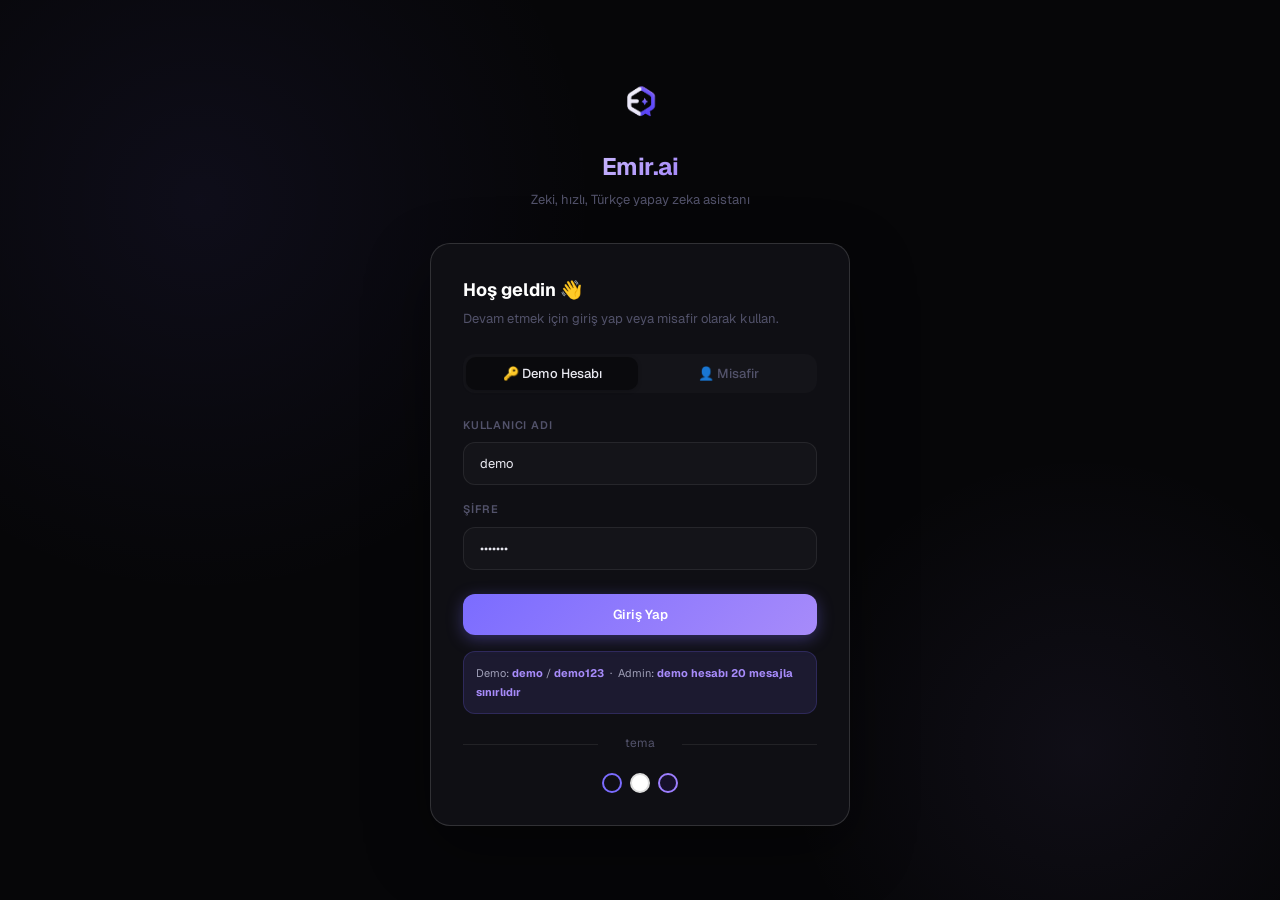
==== commit 3e3c931d: "Clarify admin demo account message limit Updated admin login hint to clarify message limit." ====
--- a/static/index.html
+++ b/static/index.html
@@ -4,7 +4,7 @@
 <meta charset="UTF-8">
 <meta name="viewport" content="width=device-width, initial-scale=1.0, viewport-fit=cover">
 <title>Emir.ai</title>
-<link rel="icon" type="image/png" href="/static/favicon.png?v=2">
+<link rel="icon" href="/static/favicon.ico">
 <link rel="preconnect" href="https://fonts.googleapis.com">
 <link href="https://fonts.googleapis.com/css2?family=Geist:wght@300;400;500;600;700&family=JetBrains+Mono:wght@400;500&display=swap" rel="stylesheet">
 <script src="https://cdn.jsdelivr.net/npm/marked@9/marked.min.js"></script>
@@ -979,7 +979,7 @@
         <button class="btn-login-primary" onclick="doLogin()">Giriş Yap</button>
         <div class="login-demo-hint">
           Demo: <strong>demo</strong> / <strong>demo123</strong> &nbsp;·&nbsp;
-          Admin: <strong>admin</strong> / <strong>admin123</strong> (limitsiz)
+          Admin: <strong>demo hesabı 20 mesajla sınırlıdır</strong>
         </div>
       </div>
 
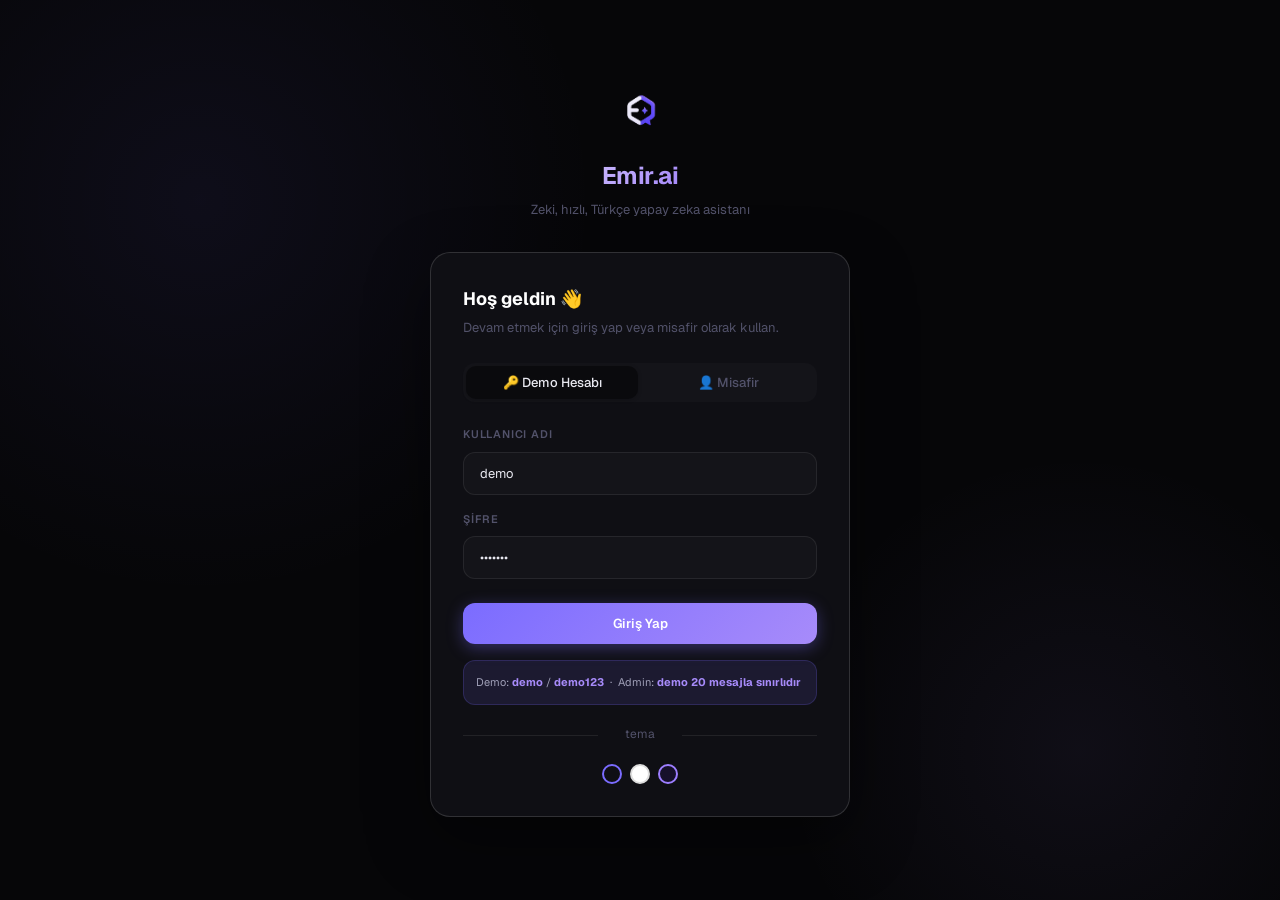
==== commit 74c84aa0: "Simplify admin message in login hint" ====
--- a/static/index.html
+++ b/static/index.html
@@ -979,7 +979,7 @@
         <button class="btn-login-primary" onclick="doLogin()">Giriş Yap</button>
         <div class="login-demo-hint">
           Demo: <strong>demo</strong> / <strong>demo123</strong> &nbsp;·&nbsp;
-          Admin: <strong>demo hesabı 20 mesajla sınırlıdır</strong>
+          Admin: <strong>demo 20 mesajla sınırlıdır</strong>
         </div>
       </div>
 
